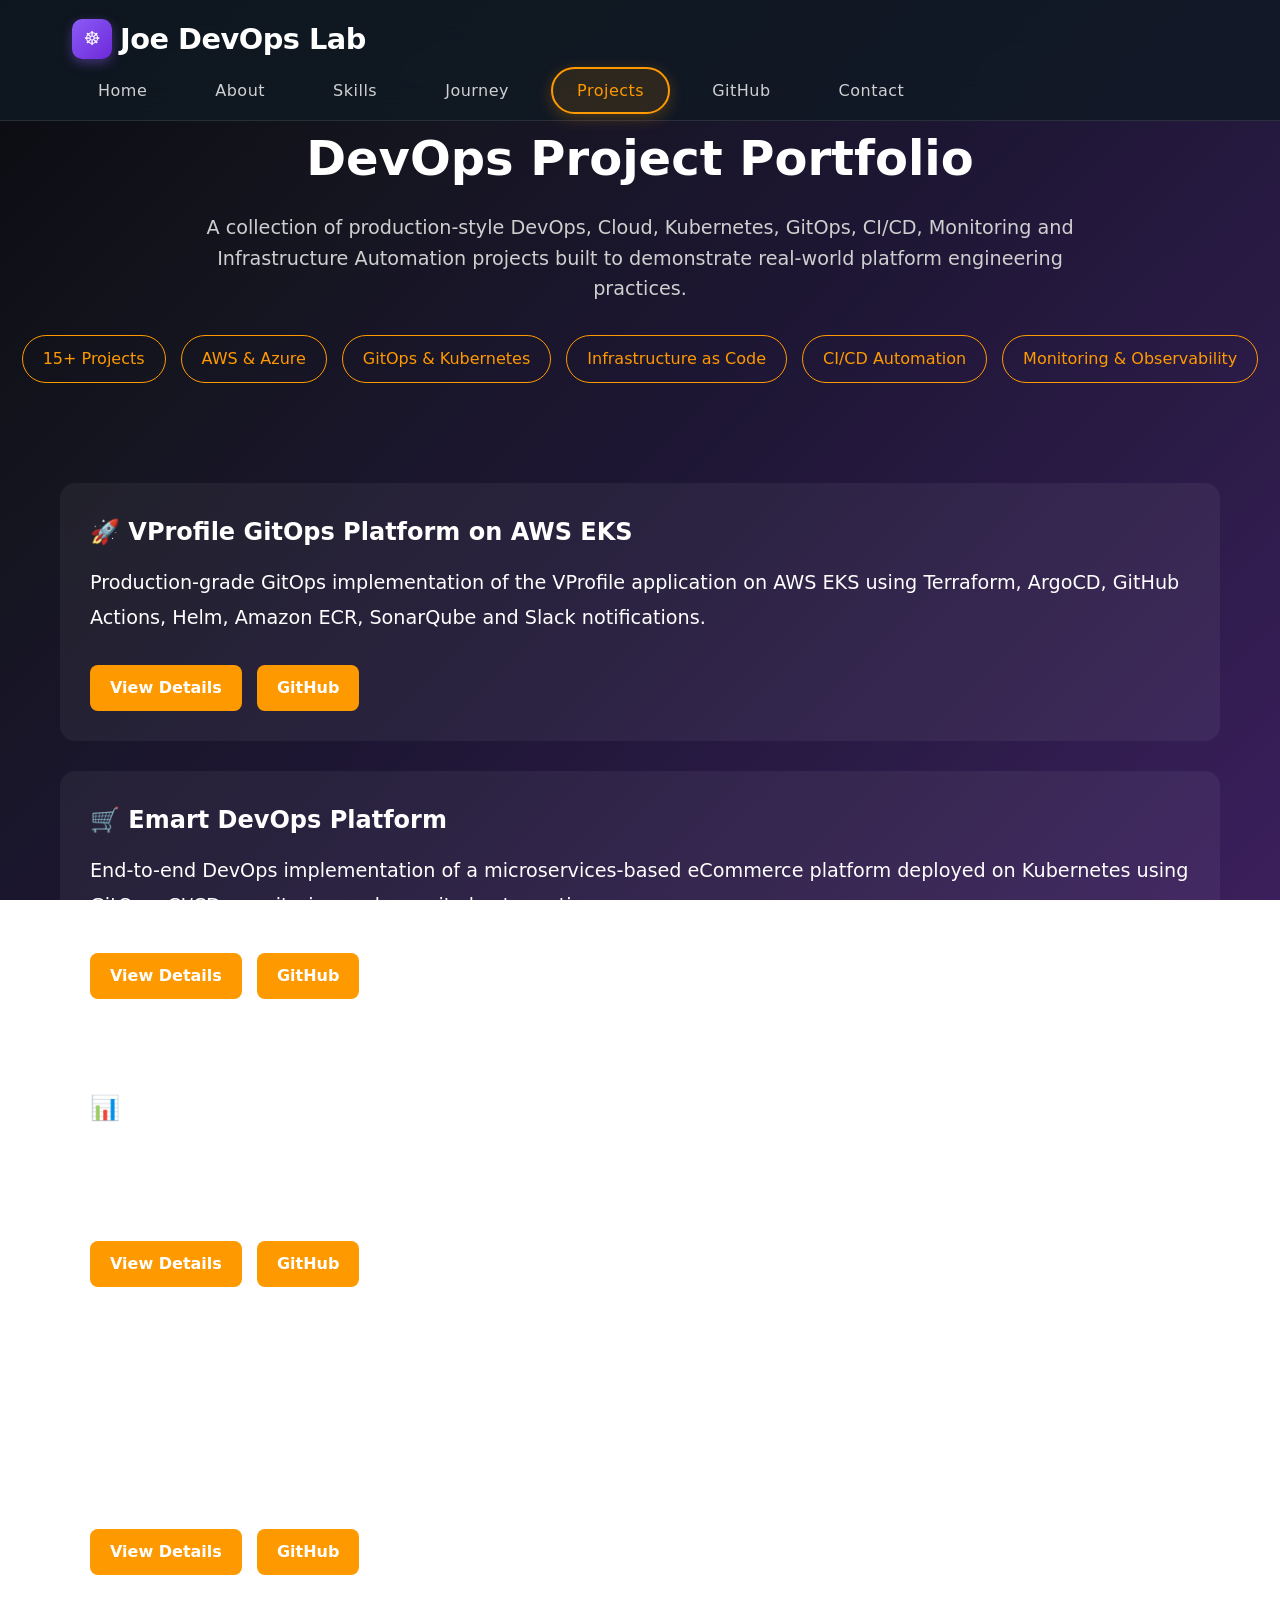
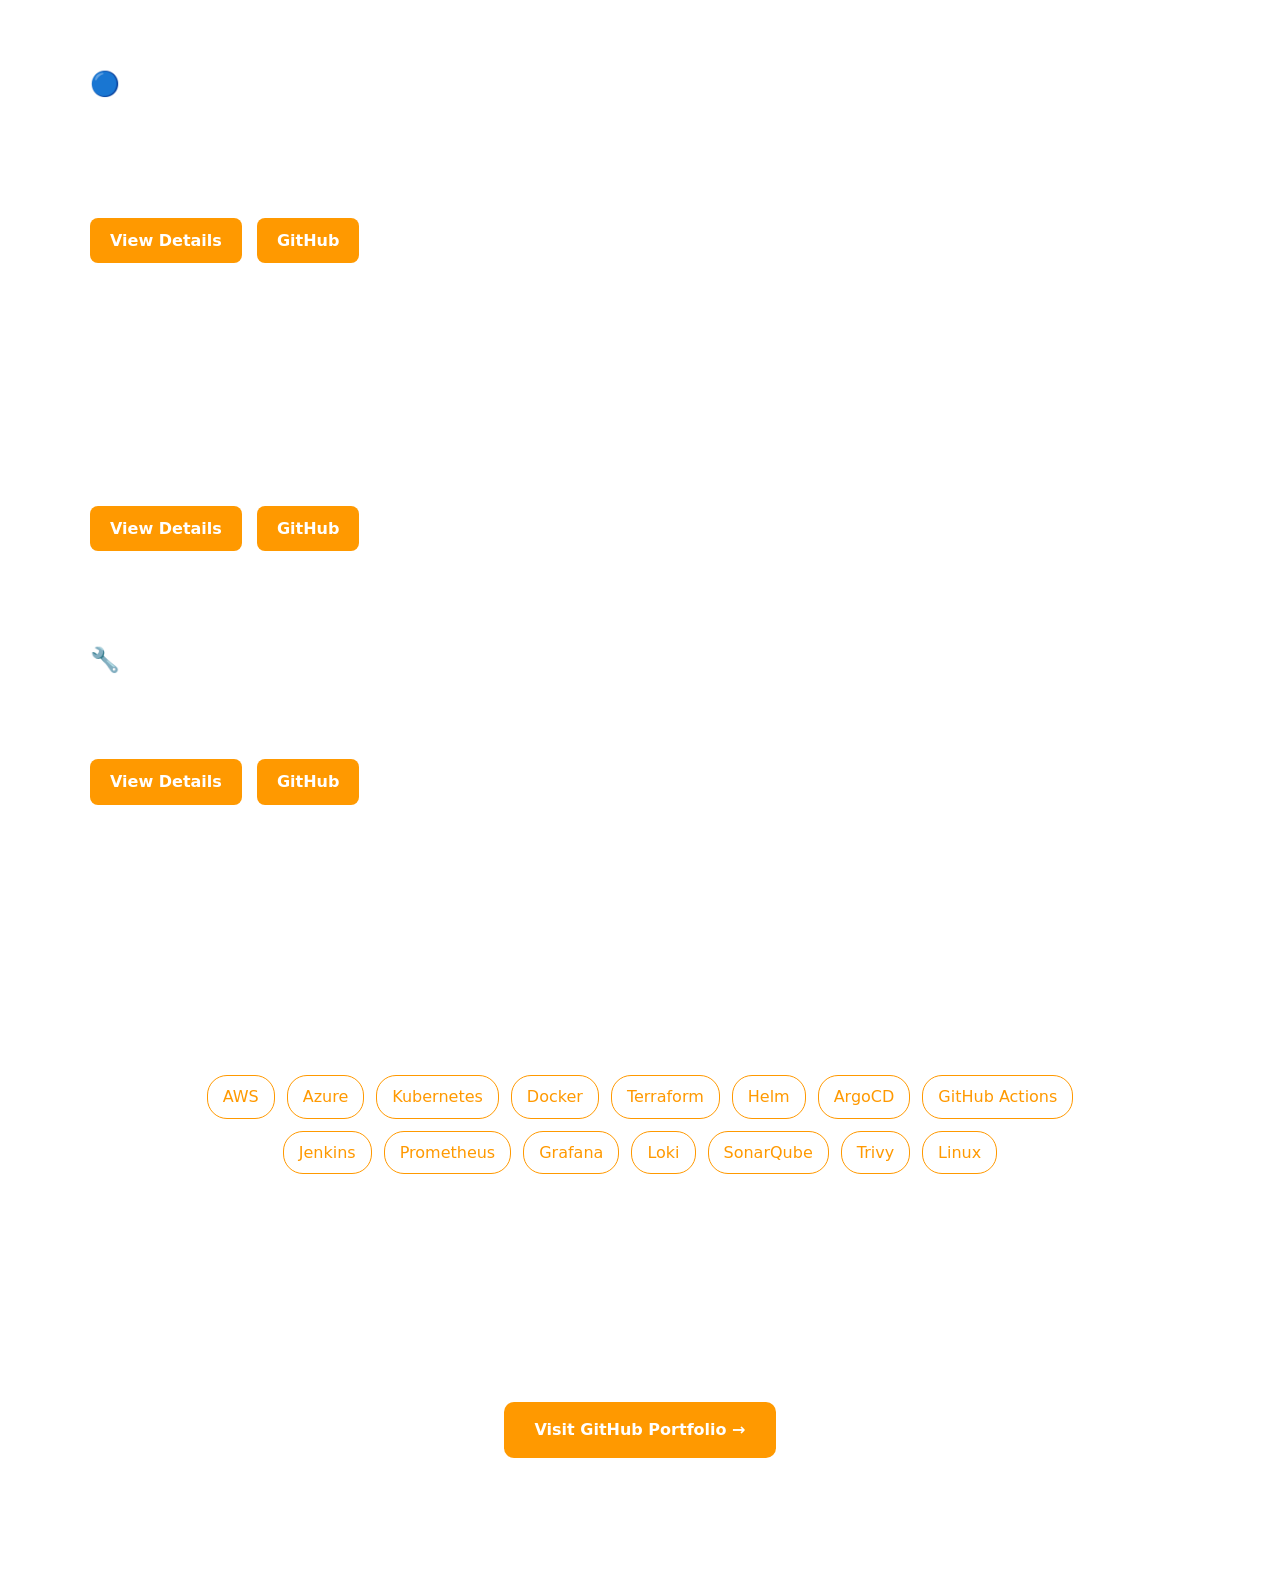
==== projects.html @ 1148a994 "Enhance SEO with additional meta tags Added meta tags for description, keywords, author, and robots." ====
<!DOCTYPE html>
<html lang="en">
<head>
    <meta charset="UTF-8">
    <meta name="viewport" content="width=device-width, initial-scale=1.0">
    <title>Projects | Joe DevOps Lab</title>
    <meta name="description"
      content="Explore production-grade DevOps projects including Kubernetes, AWS, Azure, GitOps, Terraform, CI/CD, Monitoring and Cloud Automation implementations by Joe DevOps Lab.">
    <meta name="keywords"
      content="DevOps, AWS, Azure, Kubernetes, Terraform, GitOps, ArgoCD, GitHub Actions, Prometheus, Grafana, Cloud Engineering, Platform Engineering">
    <meta name="author"
      content="Joseph M J">
    <meta name="robots"
      content="index, follow">

    <link rel="stylesheet" href="tooplate-titan-style.css">

    <style>
        .home-btn {
            color: #FF9900;
            text-decoration: none;
            font-weight: 600;
            border: 2px solid #FF9900;
            padding: 10px 20px;
            border-radius: 30px;
            transition: all 0.3s ease;
        }

        .home-btn:hover {
            background: #FF9900;
            color: #ffffff;
        }
        .projects-hero {
            text-align: center;
            padding: 120px 20px 60px;
        }

        .projects-hero h1 {
            font-size: 3rem;
            margin-bottom: 1rem;
        }

        .projects-hero p {
            max-width: 900px;
            margin: auto;
            font-size: 1.2rem;
            color: #cfcfcf;
        }

        .stats-row {
            display: flex;
            justify-content: center;
            flex-wrap: wrap;
            gap: 15px;
            margin-top: 30px;
        }

        .stat-badge {
            padding: 10px 20px;
            border: 1px solid #ff9900;
            border-radius: 30px;
            color: #ff9900;
        }

        .projects-container {
            max-width: 1200px;
            margin: auto;
            padding: 40px 20px;
        }

        .project-card {
            background: rgba(255,255,255,0.05);
            border-radius: 15px;
            padding: 30px;
            margin-bottom: 30px;
        }

        .project-card h2 {
            color: #ffffff;
            margin-bottom: 15px;
        }

        .project-card p {
            font-size: 1.2rem;
            line-height: 1.8;
        }

        .project-buttons {
            margin-top: 20px;
        }

        .project-buttons a {
            display: inline-block;
            padding: 10px 20px;
            margin-right: 10px;
            margin-top: 10px;
            text-decoration: none;
            border-radius: 8px;
            background: #ff9900;
            color: white;
            font-weight: bold;
        }

        .tech-stack {
            text-align: center;
            margin-top: 80px;
        }

        .tech-badges {
            max-width: 900px;
            display: flex;
            justify-content: center;
            flex-wrap: wrap;
            gap: 12px;
            margin: 20px auto 0;
        }

        .tech-badge {
            border: 1px solid #ff9900;
            padding: 8px 15px;
            border-radius: 20px;
            color: #ff9900;
        }

        .github-cta {
            text-align: center;
            margin-top: 80px;
            margin-bottom: 80px;
        }

        .github-cta a {
            display: inline-block;
            margin-top: 20px;
            background: #ff9900;
            color: white;
            padding: 15px 30px;
            border-radius: 10px;
            text-decoration: none;
            font-weight: bold;
        }
    </style>
</head>

<body>

<nav id="navbar">
        <div class="nav-container">
            <a href="index.html" class="logo">
                <div class="logo-icon">☸</div>
                <div class="logo-text">Joe DevOps Lab</div>
            </a>
            <ul class="nav-links">
                <li><a href="index.html">Home</a></li>
                <li><a href="index.html#about">About</a></li>
                <li><a href="index.html#skills">Skills</a></li>
                <li><a href="index.html#timeline">Journey</a></li>
                <li><a href="projects.html" class="active">Projects</a></li>
                <li><a href="index.html#github">GitHub</a></li>
                <li><a href="index.html#contact">Contact</a></li>
            </ul>
            <div class="mobile-menu-btn" id="mobileMenuBtn">
                <span></span>
                <span></span>
                <span></span>
            </div>
        </div>
        <div class="mobile-nav" id="mobileNav">
            <ul>
                <li><a href="index.html">Home</a></li>
                <li><a href="index.html#about">About</a></li>
                <li><a href="index.html#skills">Skills</a></li>
                <li><a href="index.html#timeline">Journey</a></li>
                <li><a href="projects.html" class="active">Projects</a></li>
                <li><a href="index.html#github">GitHub</a></li>
                <li><a href="index.html#contact">Contact</a></li>
            </ul>
        </div>
    </nav>

<section class="projects-hero">

    <h1>DevOps Project Portfolio</h1>
    <p>
        A collection of production-style DevOps, Cloud, Kubernetes,
        GitOps, CI/CD, Monitoring and Infrastructure Automation projects
        built to demonstrate real-world platform engineering practices.
    </p>

    <div class="stats-row">
        <div class="stat-badge">15+ Projects</div>
        <div class="stat-badge">AWS & Azure</div>
        <div class="stat-badge">GitOps & Kubernetes</div>
        <div class="stat-badge">Infrastructure as Code</div>
        <div class="stat-badge">CI/CD Automation</div>
        <div class="stat-badge">Monitoring & Observability</div>
    </div>

</section>

<section class="projects-container">

    <div class="project-card">
        <h2>🚀 VProfile GitOps Platform on AWS EKS</h2>
        <p>
            Production-grade GitOps implementation of the VProfile application on AWS EKS using Terraform, ArgoCD, GitHub Actions, Helm, Amazon ECR, SonarQube and Slack notifications.
        </p>
        <div class="project-buttons">
            <a href="projects/vprofile-gitops-platform.html">
                View Details
            </a>
            <a href="https://github.com/josephmj0303/vprofile-app"
                target="_blank">
                GitHub
            </a>
        </div>
    </div>

    <div class="project-card">

        <h2>🛒 Emart DevOps Platform</h2>
        <p>
            End-to-end DevOps implementation of a microservices-based eCommerce platform deployed on Kubernetes using GitOps, CI/CD, monitoring and security best practices.
        </p>
        <div class="project-buttons">
            <a href="projects/emart-devops-platform.html">
                View Details
            </a>
            <a href="https://github.com/josephmj0303/emart-devops-platform"
                target="_blank">
                GitHub
            </a>
        </div>
    </div>

    <div class="project-card">

        <h2>📊 Monitoring & Observability Stack</h2>
        <p>
            Centralized monitoring platform using Prometheus, Grafana, Loki and Alertmanager with dashboards, alerting and infrastructure visibility.
        </p>
        <div class="project-buttons">
            <a href="projects/monitoring-observability.html">
                View Details
            </a>
            <a href="https://github.com/josephmj0303/monitoring-and-observability"
                target="_blank">
                GitHub
            </a>
        </div>
    </div>

    <div class="project-card">

        <h2>☁️ AWS Cloud Native Ecommerce Platform</h2>
        <p>
            Cloud-native ecommerce infrastructure built using AWS services, Terraform, Auto Scaling, ALB, CloudFront, S3 and RDS.
        </p>
        <div class="project-buttons">
            <a href="projects/aws-cloud-native-ecommerce.html">
                View Details
            </a>
            <a href="https://github.com/josephmj0303/aws-cloud-native-ecommerce-platform"
                target="_blank">
                GitHub
            </a>
        </div>
    </div>

    <div class="project-card">

        <h2>🔵 Azure DevOps Platform</h2>
        <p>
            Migration and deployment of ecommerce workloads on Azure App Service, PostgreSQL Flexible Server and Static Web Apps.
        </p>
        <div class="project-buttons">
            <a href="projects/azure-devops-platform.html">
                View Details
            </a>
            <a href="https://github.com/josephmj0303/ecommerce-azure-devops-platform"
                target="_blank">
                GitHub
            </a>
        </div>
    </div>

    <div class="project-card">

        <h2>⚙️ AWS EKS Dotnet Microservices Platform</h2>
        <p>
            Kubernetes-based deployment platform for .NET microservices running on AWS EKS with persistent storage and stateful services.
        </p>
        <div class="project-buttons">
            <a href="projects/eks-dotnet-platform.html">
                View Details
            </a>
            <a href="https://github.com/josephmj0303/aws-eks-dotnet-microservices-platform"
                target="_blank">
                GitHub
            </a>
        </div>
    </div>

    <div class="project-card">

        <h2>🔧 Jenkins SonarQube Nexus Platform</h2>
        <p>
            CI/CD platform integrating Jenkins, SonarQube, Nexus Repository Manager, Docker and deployment automation.
        </p>
        <div class="project-buttons">
            <a href="projects/jenkins-sonarqube-nexus.html">
                View Details
            </a>
            <a href="https://github.com/josephmj0303/jenkins-sonarqube-nexus-ci"
                target="_blank">
                GitHub
            </a>
        </div>
    </div>

</section>

<section class="tech-stack">

    <h2>Technology Stack</h2>

    <div class="tech-badges">

        <span class="tech-badge">AWS</span>
        <span class="tech-badge">Azure</span>
        <span class="tech-badge">Kubernetes</span>
        <span class="tech-badge">Docker</span>
        <span class="tech-badge">Terraform</span>
        <span class="tech-badge">Helm</span>
        <span class="tech-badge">ArgoCD</span>
        <span class="tech-badge">GitHub Actions</span>
        <span class="tech-badge">Jenkins</span>
        <span class="tech-badge">Prometheus</span>
        <span class="tech-badge">Grafana</span>
        <span class="tech-badge">Loki</span>
        <span class="tech-badge">SonarQube</span>
        <span class="tech-badge">Trivy</span>
        <span class="tech-badge">Linux</span>

    </div>

</section>

<section class="github-cta">

    <h2>Explore the Source Code</h2>

    <p>
        All projects are maintained in public GitHub repositories with documentation,
        architecture diagrams, deployment workflows and implementation details.
    </p>

    <a href="https://github.com/josephmj0303" target="_blank">
        Visit GitHub Portfolio →
    </a>

</section>

</body>
</html>
---- tooplate-titan-style.css ----
@charset "utf-8";
/* CSS Document 

Tooplate 2147 Titan Folio

https://www.tooplate.com/view/2147-titan-folio

*/

* {
    margin: 0;
    padding: 0;
    box-sizing: border-box;
}

:root {
    --glass-bg: rgba(255, 255, 255, 0.12);
    --glass-border: rgba(255,255,255,0.15);

    --accent-blue: #8b5cf6;
    --accent-blue-dark: #6d28d9;
    --accent-glow: rgba(139,92,246,0.4);

    --text-primary: #ffffff;
    --text-secondary: rgba(255,255,255,0.8);
    --text-tertiary: rgba(255,255,255,0.6);
}

body {
    font-family: 'Segoe UI', system-ui, -apple-system, sans-serif;
    background: linear-gradient(135deg, #0a0a0f 0%, #151520 25%, #1d1633 50%, #2b1b47 75%,  #3b1f5c 100%);
    background-attachment: fixed;
    color: var(--text-primary);
    overflow-x: hidden;
    min-height: 100vh;
    line-height: 1.6;
}

p a {
    color: var(--accent-blue);
    text-decoration: none;
    font-weight: 600;
}

p a:hover {
    text-decoration: underline;
}

/* Container */
.container {
    max-width: 1200px;
    margin: 0 auto;
    padding: 0 2rem;
}

/* Navigation */
nav {
    position: fixed;
    top: 0;
    width: 100%;
    z-index: 1000;
    padding: 1rem 0;
    transition: all 0.3s ease;
    background: rgba(15, 25, 35, 0.8);
    backdrop-filter: blur(20px);
    -webkit-backdrop-filter: blur(20px);
    border-bottom: 1px solid rgba(255, 255, 255, 0.1);
}

nav.scrolled {
    background: rgba(15, 25, 35, 0.95);
    box-shadow: 0 4px 30px rgba(0, 0, 0, 0.3);
}

.nav-container {
    max-width: 1200px;
    margin: 0 auto;
    display: flex;
    justify-content: space-between;
    align-items: center;
    padding: 0 2rem;
    flex-wrap: wrap;
    gap: 1rem;
}

@media (max-width: 1000px) {
    .nav-container {
        justify-content: center;
        flex-direction: column;
        gap: 1.5rem;
        padding: 1rem 2rem;
    }
    
    .logo {
        order: 1;
    }
    
    .nav-links {
        order: 2;
        flex-wrap: wrap;
        justify-content: center;
    }
    
    .mobile-menu-btn {
        display: none !important;
    }
    
    .hero {
        padding-top: 240px;
    }
}

@media (max-width: 880px) {
    .hero {
        padding-top: 160px;
    }
}

.logo {
    display: flex;
    align-items: center;
    gap: 0.5rem;
    text-decoration: none;
    color: inherit;
}

.logo-icon {
    width: 40px;
    height: 40px;
    background: linear-gradient(135deg, var(--accent-blue), var(--accent-blue-dark));
    border-radius: 10px;
    display: flex;
    align-items: center;
    justify-content: center;
    box-shadow: 0 4px 12px var(--accent-glow);
    font-size: 1.2rem;
}

.logo-image {
    width: 50px;
    height: 50px;
    object-fit: contain;
    border-radius: 10px;
}

.logo-text {
    font-size: 1.8rem;
    font-weight: 700;
    color: var(--text-primary);
    letter-spacing: -0.5px;
}

.nav-links {
    display: flex;
    list-style: none;
    gap: 1rem;
}

.nav-links a {
    color: var(--text-secondary);
    text-decoration: none;
    padding: 0.75rem 1.5rem;
    border-radius: 50px;
    transition: all 0.3s ease;
    font-weight: 500;
    letter-spacing: 0.5px;
    position: relative;
    border: 2px solid transparent;
}

.nav-links a::after {
    content: '';
    position: absolute;
    bottom: -5px;
    left: 50%;
    width: 0;
    height: 2px;
    background: #FF9900;
    transition: all 0.3s ease;
    transform: translateX(-50%);
}

.nav-links a:hover {
    color: #FF9900;
    border-color: #FF9900;
    transform: translateY(-2px);
    background: rgba(255, 153, 0, 0.08);
}

.nav-links a:hover::after {
    width: 60%;
}

.nav-links a.active {
    color: #FF9900;
    background: rgba(255, 153, 0, 0.12);
    border-color: #FF9900;
    box-shadow: 0 4px 15px rgba(255, 153, 0, 0.25);
}

.nav-links a:visited {
    color: var(--text-secondary);
}

.nav-links a.active:visited {
    color: #FF9900;
}

/* Mobile menu */
.mobile-menu-btn {
    display: none;
    flex-direction: column;
    cursor: pointer;
    gap: 4px;
    padding: 0.5rem;
}

.mobile-menu-btn span {
    width: 25px;
    height: 3px;
    background: var(--text-primary);
    border-radius: 2px;
    transition: all 0.3s ease;
}

.mobile-menu-btn.active span:nth-child(1) {
    transform: rotate(45deg) translate(6px, 6px);
}

.mobile-menu-btn.active span:nth-child(2) {
    opacity: 0;
}

.mobile-menu-btn.active span:nth-child(3) {
    transform: rotate(-45deg) translate(6px, -6px);
}

.mobile-nav {
    position: fixed;
    top: 80px;
    left: 0;
    width: 100%;
    background: rgba(15, 25, 35, 0.95);
    backdrop-filter: blur(30px);
    -webkit-backdrop-filter: blur(30px);
    transform: translateY(-100%);
    transition: transform 0.3s ease;
    border-bottom: 1px solid rgba(255, 255, 255, 0.1);
    opacity: 0;
    pointer-events: none;
}

.mobile-nav.active {
    transform: translateY(0);
    opacity: 1;
    pointer-events: auto;
}

.mobile-nav ul {
    list-style: none;
    padding: 2rem;
    display: flex;
    flex-direction: column;
    gap: 1rem;
}

.mobile-nav a {
    color: var(--text-secondary);
    text-decoration: none;
    padding: 1rem;
    border-radius: 15px;
    transition: all 0.3s ease;
    text-align: center;
    font-weight: 500;
    display: block;
    position: relative;
    border: 2px solid transparent;
}

.mobile-nav a:hover {
    color: var(--accent-blue);
    background: rgba(118, 169, 250, 0.1);
    border-color: var(--accent-blue);
}

.mobile-nav a.active {
    color: var(--accent-blue);
    background: rgba(118, 169, 250, 0.15);
    border-color: var(--accent-blue);
}

/* Section styling */
section {
    padding: 2rem 0;
    position: relative;
}

.section-header {
    text-align: center;
    margin-top: 1.5rem;
    margin-bottom: 2rem;
}

.section-title {
    font-size: clamp(1rem, 4vw, 2.5rem);
    font-weight: 500;
    margin-bottom: 1rem;
    color: var(--text-primary);
    letter-spacing: -1px;
}

.section-subtitle {
    font-size: 1.0rem;
    color: var(--text-secondary);
    max-width: 900px;
    margin: 0 auto;
}

/* Hero section */
.hero {
    min-height: 100vh;
    display: flex;
    align-items: center;
    justify-content: center;
    padding: 160px 2rem 0;
    position: relative;
    overflow: hidden;
}

/* Animated background elements */
.hero-bg-animation {
    position: absolute;
    top: 0;
    left: 0;
    right: 0;
    bottom: 0;
    overflow: hidden;
    z-index: 1;
}

.floating-shape {
    position: absolute;
    border-radius: 50%;
    filter: blur(60px);
    opacity: 0.6;
    animation: float 25s infinite ease-in-out;
}

.shape-1 {
    width: 600px;
    height: 600px;
    background: radial-gradient(circle, rgba(118, 169, 250, 0.4) 0%, transparent 70%);
    top: -200px;
    left: -200px;
    animation-delay: 0s;
}

.shape-2 {
    width: 500px;
    height: 500px;
    background: radial-gradient(circle, rgba(79, 131, 247, 0.3) 0%, transparent 70%);
    top: 50%;
    right: -150px;
    animation-delay: 7s;
}

.shape-3 {
    width: 400px;
    height: 400px;
    background: radial-gradient(circle, rgba(118, 169, 250, 0.35) 0%, transparent 70%);
    bottom: -100px;
    left: 20%;
    animation-delay: 14s;
}

/* Geometric shapes */
.geo-shape {
    position: absolute;
    opacity: 0.1;
    animation: rotate-float 30s infinite linear;
}

.geo-1 {
    width: 300px;
    height: 300px;
    top: 20%;
    right: 10%;
    background: linear-gradient(45deg, var(--accent-blue) 0%, transparent 100%);
    clip-path: polygon(50% 0%, 100% 50%, 50% 100%, 0% 50%);
}

.geo-2 {
    width: 250px;
    height: 250px;
    bottom: 20%;
    left: 5%;
    background: linear-gradient(135deg, var(--accent-blue-dark) 0%, transparent 100%);
    border-radius: 30% 70% 70% 30% / 30% 30% 70% 70%;
    animation-delay: -10s;
}

@keyframes float {
    0%, 100% {
        transform: translate(0, 0) scale(1) rotate(0deg);
    }
    25% {
        transform: translate(100px, -80px) scale(1.1) rotate(90deg);
    }
    50% {
        transform: translate(-60px, 60px) scale(0.9) rotate(180deg);
    }
    75% {
        transform: translate(80px, 100px) scale(1.05) rotate(270deg);
    }
}

@keyframes rotate-float {
    0% {
        transform: rotate(0deg) translateY(0);
    }
    50% {
        transform: rotate(180deg) translateY(-50px);
    }
    100% {
        transform: rotate(360deg) translateY(0);
    }
}

.particles {
    position: absolute;
    top: 0;
    left: 0;
    width: 100%;
    height: 100%;
    overflow: hidden;
}

.particle {
    position: absolute;
    width: 4px;
    height: 4px;
    background: var(--accent-blue);
    border-radius: 50%;
    opacity: 0;
    animation: particle-rise 10s infinite ease-out;
}

@keyframes particle-rise {
    0% {
        opacity: 0;
        transform: translateY(100vh) scale(0);
    }
    10% {
        opacity: 1;
    }
    90% {
        opacity: 1;
    }
    100% {
        opacity: 0;
        transform: translateY(-100px) scale(1);
    }
}

/* Generate multiple particles */
.particle:nth-child(1) { left: 10%; animation-delay: 0s; }
.particle:nth-child(2) { left: 20%; animation-delay: 1s; }
.particle:nth-child(3) { left: 30%; animation-delay: 2s; }
.particle:nth-child(4) { left: 40%; animation-delay: 3s; }
.particle:nth-child(5) { left: 50%; animation-delay: 4s; }
.particle:nth-child(6) { left: 60%; animation-delay: 5s; }
.particle:nth-child(7) { left: 70%; animation-delay: 6s; }
.particle:nth-child(8) { left: 80%; animation-delay: 7s; }
.particle:nth-child(9) { left: 90%; animation-delay: 8s; }
.particle:nth-child(10) { left: 95%; animation-delay: 9s; }

.hero::before {
    content: '';
    position: absolute;
    top: 0;
    left: 0;
    right: 0;
    bottom: 0;
    background: radial-gradient(circle at 25% 25%, var(--accent-glow) 0%, transparent 50%);
    animation: hero-glow 8s ease-in-out infinite;
    z-index: 1;
}

@keyframes hero-glow {
    0%, 100% { 
        transform: scale(1) rotate(0deg);
        opacity: 0.7;
    }
    50% { 
        transform: scale(1.1) rotate(2deg);
        opacity: 1;
    }
}

.hero-content {
    position: relative;
    z-index: 2;
    display: flex;
    flex-direction: column;
    align-items: center;
    text-align: center;
    max-width: 1000px;
    margin: 0 auto;
}

.hero h1 {
    font-size: clamp(2rem, 6vw, 4rem);
    font-weight: 800;
    margin-bottom: 1.5rem;
    color: var(--text-primary);
    line-height: 1.1;
    letter-spacing: -2px;
    animation: slideInUp 1s ease-out;
}

.hero .subtitle {
    font-size: 1.5rem;
    margin-bottom: 2rem;
    color: var(--text-secondary);
    font-weight: 300;
    letter-spacing: 1px;
    animation: slideInUp 1s ease-out 0.3s both;
}

.cta-buttons {
    display: flex;
    gap: 1rem;
    flex-wrap: wrap;
    justify-content: center;
    margin-top: 2rem;
    animation: slideInUp 1s ease-out 0.6s both;
}

.cta-primary, .cta-secondary {
    padding: 1rem 2rem;
    border-radius: 50px;
    text-decoration: none;
    font-weight: 600;
    transition: all 0.3s ease;
    position: relative;
    overflow: hidden;
    display: inline-block;
}

.cta-primary {
    background: linear-gradient(135deg, var(--accent-blue), var(--accent-blue-dark));
    color: white;
    box-shadow: 0 8px 25px var(--accent-glow);
}

.cta-primary:hover {
    transform: translateY(-3px);
    box-shadow: 0 12px 35px var(--accent-glow);
}

.cta-secondary {
    background: var(--glass-bg);
    backdrop-filter: blur(20px);
    -webkit-backdrop-filter: blur(20px);
    border: 1px solid var(--glass-border);
    color: white;
}

.cta-secondary:hover {
    background: rgba(255, 255, 255, 0.12);
    transform: translateY(-3px);
}

@keyframes slideInUp {
    from {
        opacity: 0;
        transform: translateY(50px);
    }
    to {
        opacity: 1;
        transform: translateY(0);
    }
}

/* Stats */
.stats-section {
    display: flex;
    font-size: 1.0rem;
    justify-content: center;
    gap: 2rem;
    margin-top: 4rem;
    flex-wrap: wrap;
}

.stat-card {
    background: var(--glass-bg);
    backdrop-filter: blur(20px);
    -webkit-backdrop-filter: blur(20px);
    border: 1px solid var(--glass-border);
    border-radius: 20px;
    padding: 2rem;
    text-align: center;
    font-size: 1.2rem;
    min-width: 150px;
    box-shadow: 0 10px 30px rgba(0, 0, 0, 0.2);
    transition: all 0.3s ease;
}

.stat-card:hover {
    transform: translateY(-5px);
    box-shadow: 0 15px 40px rgba(0, 0, 0, 0.3);
}

.stat-number {
    font-size: 2rem;
    font-weight: 700;
    color: var(--text-primary);
    display: block;
}

.stat-label {
    font-size: 1rem;
    color: var(--text-secondary);
    margin-top: 0.5rem;
}

/* About section */
.about-content {
    display: flex;
    flex-direction: column;
    gap: 3rem;
    margin-top: 1.5rem;
}

.about-intro {
    display: flex;
    align-items: center;
    gap: 3rem;
    flex-wrap: wrap;
    justify-content: center;
}

.about-image {
    width: 250px;
    height: 250px;
    border-radius: 50%;
    background-image: url('images/about-profile.jpg');
    background-size: cover;
    background-position: center;
    box-shadow: 0 15px 40px rgba(0, 0, 0, 0.3);
    position: relative;
    overflow: hidden;
    flex-shrink: 0;
    border: 4px solid var(--glass-border);
}

.about-image::before {
    content: '';
    position: absolute;
    top: 0;
    left: 0;
    right: 0;
    bottom: 0;
    background: linear-gradient(135deg, rgba(118, 169, 250, 0.2) 0%, transparent 100%);
    opacity: 0;
    transition: opacity 0.3s ease;
}

.about-image:hover::before {
    opacity: 1;
}

.about-image::after {
    content: '';
    position: absolute;
    top: -50%;
    left: -50%;
    width: 200%;
    height: 200%;
    background: conic-gradient(from 0deg, 
        transparent 0deg,
        rgba(255,255,255,0.1) 90deg,
        transparent 180deg,
        rgba(255,255,255,0.05) 270deg,
        transparent 360deg);
    animation: spin 4s linear infinite;
}

@keyframes spin {
    0% { transform: rotate(0deg); }
    100% { transform: rotate(360deg); }
}

.about-text {
    flex: 1;
    min-width: 300px;
}

.about-text h3 {
    font-size: 2rem;
    margin-bottom: 1rem;
    color: var(--text-primary);
}

.about-text p {
    font-size: 1.1rem;
    color: var(--text-secondary);
    margin-bottom: 1.5rem;
}

.about-cards {
    display: grid;
    grid-template-columns: repeat(auto-fit, minmax(300px, 1fr));
    gap: 2rem;
}

.about-card {
    background: var(--glass-bg);
    backdrop-filter: blur(25px);
    -webkit-backdrop-filter: blur(25px);
    border: 1px solid var(--glass-border);
    border-radius: 25px;
    padding: 2.5rem;
    transition: all 0.4s ease;
    position: relative;
    overflow: hidden;
}

.about-card::before {
    content: '';
    position: absolute;
    top: 0;
    left: -100%;
    width: 100%;
    height: 100%;
    background: linear-gradient(90deg, 
        transparent 0%, 
        rgba(255,255,255,0.08) 50%, 
        transparent 100%);
    transition: left 0.6s ease;
}

.about-card:hover::before {
    left: 100%;
}

.about-card:hover {
    transform: translateY(-10px);
    box-shadow: 0 20px 60px rgba(0, 0, 0, 0.3);
}

.about-card h4 {
    font-size: 1.3rem;
    margin-bottom: 1rem;
    color: var(--text-primary);
}

.about-card p {
    color: var(--text-secondary);
}

/* Skills section */
.skills-container {
    position: relative;
    margin-top: 1.5rem;
}

.skills-wrapper {
    display: grid;
    grid-template-columns: 1fr 1fr;
    gap: 4rem;
    align-items: center;
}

.skills-visual {
    position: relative;
    height: 500px;
    display: flex;
    align-items: center;
    justify-content: center;
}

.skills-circle {
    position: relative;
    width: 400px;
    height: 400px;
    animation: rotate-slow 30s linear infinite;
}

@keyframes rotate-slow {
    from { transform: rotate(0deg); }
    to { transform: rotate(360deg); }
}

.skill-node {
    position: absolute;
    width: 124px;
    height: 124px;
    background: var(--glass-bg);
    backdrop-filter: blur(20px);
    -webkit-backdrop-filter: blur(20px);
    border: 2px solid var(--glass-border);
    border-radius: 50%;
    display: flex;
    flex-direction: column;
    align-items: center;
    justify-content: center;
    transition: all 0.3s ease;
    cursor: pointer;
    animation: counter-rotate 30s linear infinite;
}

@keyframes counter-rotate {
    from { transform: rotate(0deg); }
    to { transform: rotate(-360deg); }
}

.skill-node:hover {
    transform: scale(1.2) rotate(0deg);
    background: rgba(118, 169, 250, 0.2);
    border-color: var(--accent-blue);
    box-shadow: 0 0 30px var(--accent-glow);
    animation-play-state: paused;
}

.skill-node .skill-icon {
    font-size: 2rem;
    margin-bottom: 0.5rem;
}

.skill-node .skill-name {
    font-size: 0.8rem;
    font-weight: 600;
    text-align: center;
    color: var(--text-primary);
}

/* Position skill nodes in a circle with counter-rotation */
.skill-node:nth-child(1) { 
    top: 0; 
    left: 50%; 
    transform: translateX(-50%) translateY(-50%);
    animation: counter-rotate-1 30s linear infinite;
}
.skill-node:nth-child(2) { 
    top: 25%; 
    right: 0; 
    transform: translateX(50%) translateY(-50%);
    animation: counter-rotate-2 30s linear infinite;
}
.skill-node:nth-child(3) { 
    top: 75%; 
    right: 0; 
    transform: translateX(50%) translateY(-50%);
    animation: counter-rotate-3 30s linear infinite;
}
.skill-node:nth-child(4) { 
    bottom: 0; 
    left: 50%; 
    transform: translateX(-50%) translateY(50%);
    animation: counter-rotate-4 30s linear infinite;
}
.skill-node:nth-child(5) { 
    top: 75%; 
    left: 0; 
    transform: translateX(-50%) translateY(-50%);
    animation: counter-rotate-5 30s linear infinite;
}
.skill-node:nth-child(6) { 
    top: 25%; 
    left: 0; 
    transform: translateX(-50%) translateY(-50%);
    animation: counter-rotate-6 30s linear infinite;
}

/* Individual counter-rotation animations to maintain position */
@keyframes counter-rotate-1 {
    from { transform: translateX(-50%) translateY(-50%) rotate(0deg); }
    to { transform: translateX(-50%) translateY(-50%) rotate(-360deg); }
}
@keyframes counter-rotate-2 {
    from { transform: translateX(50%) translateY(-50%) rotate(0deg); }
    to { transform: translateX(50%) translateY(-50%) rotate(-360deg); }
}
@keyframes counter-rotate-3 {
    from { transform: translateX(50%) translateY(-50%) rotate(0deg); }
    to { transform: translateX(50%) translateY(-50%) rotate(-360deg); }
}
@keyframes counter-rotate-4 {
    from { transform: translateX(-50%) translateY(50%) rotate(0deg); }
    to { transform: translateX(-50%) translateY(50%) rotate(-360deg); }
}
@keyframes counter-rotate-5 {
    from { transform: translateX(-50%) translateY(-50%) rotate(0deg); }
    to { transform: translateX(-50%) translateY(-50%) rotate(-360deg); }
}
@keyframes counter-rotate-6 {
    from { transform: translateX(-50%) translateY(-50%) rotate(0deg); }
    to { transform: translateX(-50%) translateY(-50%) rotate(-360deg); }
}

.skills-center {
    position: absolute;
    top: 50%;
    left: 50%;
    transform: translate(-50%, -50%);
    width: 150px;
    height: 150px;
    background: linear-gradient(135deg, var(--accent-blue), var(--accent-blue-dark));
    border-radius: 50%;
    display: flex;
    align-items: center;
    justify-content: center;
    font-size: 3rem;
    color: white;
    box-shadow: 0 0 50px var(--accent-glow);
    z-index: 10;
}

.skills-list {
    display: flex;
    flex-direction: column;
    gap: 2rem;
}

.skill-item {
    background: var(--glass-bg);
    backdrop-filter: blur(20px);
    -webkit-backdrop-filter: blur(20px);
    border: 1px solid var(--glass-border);
    border-radius: 20px;
    padding: 1.5rem;
    transition: all 0.3s ease;
    border-left: 4px solid var(--accent-blue);
}

.skill-item:hover {
    transform: translateX(10px);
    box-shadow: 0 10px 30px rgba(0, 0, 0, 0.2);
    background: rgba(118, 169, 250, 0.1);
}

.skill-item h4 {
    font-size: 1.2rem;
    color: var(--text-primary);
    margin-bottom: 0.5rem;
}

.skill-item p {
    color: var(--text-secondary);
    font-size: 1.0rem;
}

.skill-progress {
    margin-top: 1rem;
    height: 6px;
    background: rgba(255, 255, 255, 0.1);
    border-radius: 3px;
    overflow: hidden;
}

.skill-progress-bar {
    height: 100%;
    background: linear-gradient(90deg, var(--accent-blue), var(--accent-blue-dark));
    border-radius: 3px;
    transition: width 1s ease;
}

/* Timeline section */
.timeline-container {
    position: relative;
    max-width: 1000px;
    margin: 0 auto;
    padding: 2rem 0;
}

.timeline-line {
    position: absolute;
    left: 50%;
    top: 0;
    bottom: 0;
    width: 4px;
    background: linear-gradient(
        to bottom,
        transparent 0%,
        var(--accent-blue) 10%,
        var(--accent-blue) 90%,
        transparent 100%
    );
    transform: translateX(-50%);
    z-index: -1;
}

.timeline-progress {
    position: absolute;
    left: 50%;
    top: 0;
    width: 4px;
    background: linear-gradient(to bottom, var(--accent-blue-dark), var(--accent-blue));
    transform: translateX(-50%);
    transition: height 0.3s ease;
    z-index: 0;
    box-shadow: 0 0 20px var(--accent-glow);
}

.timeline-item {
    opacity: 1 !important;
    transform: translateY(0) !important;
}

.timeline-item.visible {
    opacity: 1;
    transform: translateY(0);
}

.timeline-item:nth-child(odd) {
    text-align: right;
    padding-right: calc(50% + 3rem);
}

.timeline-item:nth-child(even) {
    text-align: left;
    padding-left: calc(50% + 3rem);
}

.timeline-node {
    position: absolute;
    left: 50%;
    top: 50%;
    width: 60px;
    height: 60px;
    background: linear-gradient(135deg, var(--accent-blue), var(--accent-blue-dark));
    border: 4px solid rgba(255, 255, 255, 0.1);
    border-radius: 50%;
    transform: translate(-50%, -50%);
    display: flex;
    align-items: center;
    justify-content: center;
    font-size: 1.5rem;
    color: white;
    z-index: 3;
    cursor: pointer;
    transition: all 0.3s ease;
    box-shadow: 0 0 20px var(--accent-glow);
}

.timeline-node:hover {
    transform: translate(-50%, -50%) scale(1.2);
    box-shadow: 0 0 40px var(--accent-glow);
}

.timeline-node.active {
    transform: translate(-50%, -50%) scale(1.3);
    animation: pulse-node 2s infinite;
}

@keyframes pulse-node {
    0%, 100% {
        box-shadow: 0 0 20px var(--accent-glow);
    }
    50% {
        box-shadow: 0 0 40px var(--accent-glow), 0 0 60px var(--accent-glow);
    }
}

.timeline-content {
    background: var(--glass-bg);
    backdrop-filter: blur(25px);
    -webkit-backdrop-filter: blur(25px);
    border: 1px solid var(--glass-border);
    border-radius: 25px;
    padding: 2.5rem;
    position: relative;
    overflow: hidden;
    transition: all 0.3s ease;
    cursor: pointer;
}

.timeline-content:hover {
    transform: translateY(-5px);
    box-shadow: 0 20px 60px rgba(0, 0, 0, 0.3);
    background: rgba(118, 169, 250, 0.1);
}

.timeline-content::before {
    content: '';
    position: absolute;
    top: 50%;
    width: 20px;
    height: 20px;
    background: var(--glass-bg);
    border: 1px solid var(--glass-border);
    transform: rotate(45deg) translateY(-50%);
    z-index: -1;
}

.timeline-item:nth-child(odd) .timeline-content::before {
    right: -3px;
}

.timeline-item:nth-child(even) .timeline-content::before {
    left: -18px;
}

.timeline-year {
    display: inline-block;
    padding: 0.5rem 1.5rem;
    background: linear-gradient(135deg, var(--accent-blue), var(--accent-blue-dark));
    color: white;
    border-radius: 25px;
    font-size: 0.9rem;
    font-weight: 600;
    margin-bottom: 1rem;
    box-shadow: 0 4px 15px var(--accent-glow);
}

.timeline-title {
    font-size: 1.5rem;
    font-weight: 700;
    color: var(--text-primary);
    margin-bottom: 0.5rem;
}

.timeline-company {
    font-size: 1.1rem;
    color: #ffb366;
    font-weight: 700;
    margin-bottom: 1rem;
}

.timeline-company a {
    color: #ffb366;
    text-decoration: none;
    font-weight: 700;
}

.timeline-company a:hover {
    color: #ffd699;
    text-decoration: underline;
}

.timeline-description {
    color: rgba(255,255,255,0.9);
    font-size: 1.0rem;
    line-height: 1.7;
    margin-bottom: 1.5rem;
}

.timeline-skills {
    display: flex;
    flex-wrap: wrap;
    gap: 0.5rem;
}

.timeline-skill {
    padding: 0.4rem 0.9rem;
    background: rgba(255, 140, 66, 0.15);
    border: 1px solid rgba(255, 140, 66, 0.4);
    border-radius: 15px;
    font-size: 0.95rem;
    color: #ffcc99;
    transition: all 0.3s ease;
}

.timeline-skill:hover {
    background: rgba(118, 169, 250, 0.3);
    transform: translateY(-2px);
}

.timeline-achievements {
    margin-top: 1rem;
    padding-top: 1rem;
    border-top: 1px solid rgba(255,255,255,0.9);
}

.timeline-achievement {
    display: flex;
    align-items: center;
    gap: 0.5rem;
    margin-bottom: 0.5rem;
    color: var(--text-secondary);
    font-size: 1.0rem;
}

.timeline-achievement::before {
    content: '✨';
    font-size: 1rem;
}

/* Timeline controls */
.timeline-controls {
    display: flex;
    justify-content: center;
    gap: 1rem;
    margin-top: 3rem;
    flex-wrap: wrap;
}

.timeline-filter {
    padding: 0.8rem 1.5rem;
    background: var(--glass-bg);
    backdrop-filter: blur(20px);
    -webkit-backdrop-filter: blur(20px);
    border: 1px solid var(--glass-border);
    border-radius: 25px;
    color: var(--text-secondary);
    text-decoration: none;
    transition: all 0.3s ease;
    font-weight: 500;
    cursor: pointer;
}

.timeline-filter:hover,
.timeline-filter.active {
    background: rgba(118, 169, 250, 0.2);
    border-color: var(--accent-blue);
    color: var(--accent-blue);
    transform: translateY(-2px);
}

/* Mobile timeline adjustments */
@media (max-width: 768px) {
    .timeline-line,
    .timeline-progress {
        left: 2rem;
    }

    .timeline-item {
        padding-left: 5rem !important;
        padding-right: 1rem !important;
        text-align: left !important;
    }

    .timeline-node {
        left: 2rem !important;
        width: 50px;
        height: 50px;
        font-size: 1.2rem;
    }

    .timeline-content::before {
        left: -18px !important;
        right: auto !important;
    }

    .timeline-controls {
        flex-direction: column;
        align-items: center;
    }

    .timeline-filter {
        width: 100%;
        max-width: 300px;
        text-align: center;
    }

    .timeline-container {
        padding: 2rem 0;
        min-height: 200px;
    }

    .timeline-item {
        margin: 2rem 0;
        opacity: 1 !important;
        transform: translateY(0) !important;
    }
}
.portfolio-grid {
    display: grid;
    grid-template-columns: repeat(auto-fit, minmax(350px, 1fr));
    gap: 2rem;
    margin-top: 1.5rem;
}

.portfolio-card {
    background: var(--glass-bg);
    backdrop-filter: blur(25px);
    -webkit-backdrop-filter: blur(25px);
    border: 1px solid var(--glass-border);
    border-radius: 30px;
    overflow: hidden;
    transition: all 0.4s ease;
    position: relative;
}

.portfolio-card:hover {
    transform: translateY(-15px);
    box-shadow: 0 30px 80px rgba(0, 0, 0, 0.4);
}

.portfolio-image {
    height: 250px;
    position: relative;
    overflow: hidden;
    background-size: cover;
    background-position: center;
    background-repeat: no-repeat;
}

.portfolio-image::after {
    content: '';
    position: absolute;
    top: 0;
    left: 0;
    width: 100%;
    height: 100%;
    background: linear-gradient(to bottom, rgba(0,0,0,0) 0%, rgba(0,0,0,0.7) 100%);
    opacity: 0;
    transition: opacity 0.3s ease;
}

.portfolio-card:hover .portfolio-image::after {
    opacity: 1;
}

.portfolio-image::before {
    content: '';
    position: absolute;
    top: 0;
    left: -100%;
    width: 100%;
    height: 100%;
    background: linear-gradient(45deg, 
        transparent 30%, 
        rgba(255,255,255,0.3) 50%, 
        transparent 70%);
    transition: left 0.6s ease;
    z-index: 1;
}

.portfolio-card:hover .portfolio-image::before {
    left: 100%;
}

/* Specific portfolio images */
.portfolio-image.ecommerce {
    background-image: url('images/portfolio-ecommerce.jpg');
}

.portfolio-image.analytics {
    background-image: url('images/portfolio-analytics.jpg');
}

.portfolio-image.vprofile {
    background-image: url('images/portfolio-vprofile.jpg');
}

.portfolio-content {
    padding: 2rem;
}

.portfolio-title {
    font-size: 1.5rem;
    font-weight: 600;
    margin-bottom: 1rem;
    color: var(--text-primary);
}

.portfolio-description {
    color: rgba(255,255,255,0.92);
    font-size: 1.0rem;
    margin-bottom: 1.5rem;
    line-height: 1.7;
}

.portfolio-tags {
    display: flex;
    flex-wrap: wrap;
    gap: 0.5rem;
}

.tag {
    padding: 0.4rem 0.9rem;
    background: rgba(255, 140, 66, 0.15);
    border: 1px solid rgba(255, 140, 66, 0.4);
    border-radius: 15px;
    font-size: 0.95rem;
    font-weight: 600;
    color: #ffcc99;
    transition: all 0.3s ease;
}

.tag:hover {
    background: rgba(255, 140, 66, 0.25);
    border-color: #ff8c42;
    color: #ffffff;
    transform: translateY(-2px);
}

.portfolio-links {
    margin-top: 1rem;
}

.portfolio-more {
    text-align: center;
    margin-top: 2rem;
}

.view-projects-btn {
    display: inline-block;
    font-size: 1.2rem;
    font-weight: 600;
    color: #FF9900;
    text-decoration: none;
    border: 2px solid #FF9900;
    padding: 12px 30px;
    border-radius: 50px;
    transition: all 0.3s ease;
}

.view-projects-btn:hover {
    background: #FF9900;
    color: #ffffff;
}

.project-link {
    display: inline-block;
    padding: 8px 14px;
    border-radius: 8px;
    text-decoration: none;
    font-weight: 600;
    color: #FF9900;
    border: 1px solid rgba(255,153,0,0.4);
    background: rgba(255,153,0,0.08);
    transition: all 0.3s ease;
}

.project-link:hover {
    background: #FF9900;
    color: #ffffff;
    transform: translateY(-2px);
}

.project-hero {
    padding: 140px 20px 60px;
    text-align: center;
}

.project-hero h1 {
    font-size: 3rem;
    margin-bottom: 1rem;
    color: var(--text-primary);
}

.project-hero p {
    max-width: 900px;
    margin: 0 auto;
    font-size: 1.2rem;
    color: var(--text-secondary);
}

.project-section {
    max-width: 1200px;
    margin: 0 auto;
    font-size: 1.0rem;
    padding: 2rem;
}

.project-section h2 {
    color: var(--text-primary);
    margin-bottom: 1.5rem;
}

.architecture-image {
    width: 100%;
    border-radius: 15px;
    border: 1px solid rgba(255,255,255,0.1);
}

.btn-primary,
.btn-secondary {
    display: inline-block;
    padding: 12px 25px;
    border-radius: 10px;
    text-decoration: none;
    margin-right: 15px;
    font-weight: 600;
}

.btn-primary {
    background: #FF9900;
    color: white;
}

.btn-secondary {
    border: 1px solid #FF9900;
    color: #FF9900;
}

.btn-secondary:hover {
    background: #FF9900;
    color: white;
}

/* Github Portfolio */
.github-card {
    max-width: 800px;
    margin: 0 auto;
    padding: 3rem;
    text-align: center;

    background: var(--glass-bg);
    backdrop-filter: blur(20px);
    -webkit-backdrop-filter: blur(20px);

    border: 1px solid var(--glass-border);
    border-radius: 25px;
}

.github-icon {
    font-size: 4rem;
    margin-bottom: 1rem;
}

.github-card h3 {
    margin-bottom: 1rem;
    color: var(--text-primary);
}

.github-card p {
    color: var(--text-secondary);
    line-height: 1.8;
    margin-bottom: 2rem;
}

.github-button {
    display: inline-block;
    padding: 1rem 2rem;

    background: linear-gradient(
        135deg,
        var(--accent-blue),
        var(--accent-blue-dark)
    );

    color: white;
    text-decoration: none;
    border-radius: 30px;
    font-weight: 600;

    transition: all 0.3s ease;
}

.github-button:hover {
    transform: translateY(-3px);
    box-shadow: 0 10px 25px var(--accent-glow);
}

/* Contact section */
.contact-content {
    display: grid;
    grid-template-columns: 1fr 1fr;
    gap: 1.5rem;
    margin-top: 1.5rem;
}

.contact-info {
    background: var(--glass-bg);
    backdrop-filter: blur(25px);
    -webkit-backdrop-filter: blur(25px);
    border: 1px solid var(--glass-border);
    border-radius: 30px;
    padding: 1.5rem;
}

.contact-form-container {
    background: var(--glass-bg);
    backdrop-filter: blur(25px);
    -webkit-backdrop-filter: blur(25px);
    border: 1px solid var(--glass-border);
    border-radius: 30px;
    padding: 1.5rem;
}

.contact-info h3 {
    font-size: 2rem;
    margin-bottom: 1.5rem;
    color: var(--text-primary);
}

.contact-info p {
    color: var(--text-secondary);
    font-size: 1rem;
    margin-bottom: 1.5rem;
}

.contact-details {
    margin-top: 1.5rem;
}

.contact-details h4 {
    color: #FF9900;
    font-size: 1.2rem;
    font-weight: 700;
    margin-bottom: 10px;
    border-bottom: 2px solid rgba(255,153,0,0.4);
    display: inline-block;
    padding-bottom: 3px;
}

.contact-details ul {
    list-style: none;
    padding-left: 1rem;
}

.contact-details li {
    color: var(--text-secondary);
    margin-bottom: 0.5rem;
}

.contact-details p {
    padding-left: 1rem;
    color: var(--text-secondary);
    font-size: 1rem;
}

.form-group {
    margin-bottom: 1.5rem;
}

.form-input, .form-textarea {
    width: 100%;
    padding: 1rem 1.5rem;
    background: rgba(255, 255, 255, 0.05);
    border: 1px solid rgba(255, 255, 255, 0.1);
    border-radius: 15px;
    color: white;
    font-size: 1rem;
    transition: all 0.3s ease;
    backdrop-filter: blur(10px);
    -webkit-backdrop-filter: blur(10px);
    font-family: inherit;
}

.form-input:focus, .form-textarea:focus {
    outline: none;
    border-color: var(--accent-blue);
    box-shadow: 0 0 20px var(--accent-glow);
    background: rgba(255, 255, 255, 0.08);
}

.form-input::placeholder, .form-textarea::placeholder {
    color: rgba(255, 255, 255, 0.5);
}

.form-textarea {
    resize: vertical;
}

.submit-btn {
    width: 100%;
    padding: 1rem;
    background: linear-gradient(135deg, var(--accent-blue), var(--accent-blue-dark));
    border: none;
    border-radius: 15px;
    color: white;
    font-size: 1rem;
    font-weight: 600;
    cursor: pointer;
    transition: all 0.3s ease;
}

.submit-btn:hover {
    transform: translateY(-2px);
    box-shadow: 0 10px 30px var(--accent-glow);
}

.submit-btn:disabled {
    opacity: 0.7;
    cursor: not-allowed;
}

.contact-details a {
    color: #76a9fa;
    text-decoration: none;
    transition: 0.3s;
}

.contact-details a:hover {
    color: #ffffff;
    text-decoration: underline;
}

/* Footer */
footer {
    background: linear-gradient(135deg, 
        rgba(15, 25, 35, 0.95) 0%,
        rgba(10, 15, 25, 0.95) 100%);
    backdrop-filter: blur(20px);
    -webkit-backdrop-filter: blur(20px);
    border-top: 1px solid rgba(255, 255, 255, 0.1);
    padding: 2rem 0;
    margin-top: 4rem;
}

.footer-bottom {
    max-width: 1200px;
    margin: 0 auto;
    padding: 0 2rem;
    display: flex;
    justify-content: space-between;
    align-items: center;
    flex-wrap: wrap;
    gap: 2rem;
}

.footer-copyright {
    color: var(--text-tertiary);
    font-size: 0.9rem;
}

.footer-credits {
    display: flex;
    align-items: center;
    gap: 2rem;
    flex-wrap: wrap;
    justify-content: center;
}

.footer-credit-link {
    display: inline-flex;
    align-items: center;
    gap: 0.5rem;
    padding: 0.6rem 1.5rem;
    background: var(--glass-bg);
    backdrop-filter: blur(20px);
    -webkit-backdrop-filter: blur(20px);
    border: 1px solid var(--glass-border);
    color: var(--text-secondary);
    text-decoration: none;
    border-radius: 25px;
    font-size: 0.85rem;
    font-weight: 500;
    transition: all 0.3s ease;
    position: relative;
    overflow: hidden;
}

.footer-credit-link:hover {
    transform: translateY(-2px);
    background: rgba(118, 169, 250, 0.15);
    border-color: var(--accent-blue);
    color: var(--accent-blue);
    box-shadow: 0 6px 25px var(--accent-glow);
}

.footer-credit-link.tooplate {
    background: linear-gradient(135deg, var(--accent-blue), var(--accent-blue-dark));
    border-color: transparent;
    color: white;
    box-shadow: 0 4px 15px var(--accent-glow);
}

.footer-credit-link.tooplate::before {
    content: '';
    position: absolute;
    top: 0;
    left: -100%;
    width: 100%;
    height: 100%;
    background: linear-gradient(90deg, 
        transparent 0%, 
        rgba(255,255,255,0.2) 50%, 
        transparent 100%);
    transition: left 0.6s ease;
}

.footer-credit-link.tooplate:hover::before {
    left: 100%;
}

.footer-credit-link.tooplate:hover {
    transform: translateY(-2px) scale(1.05);
    box-shadow: 0 8px 30px var(--accent-glow);
}

.footer-credit-icon {
    font-size: 1rem;
    transition: transform 0.3s ease;
}

.footer-credit-link:hover .footer-credit-icon {
    transform: scale(1.2) rotate(5deg);
}

.footer-divider {
    width: 2px;
    height: 20px;
    background: rgba(255, 255, 255, 0.2);
    border-radius: 1px;
}

/* Responsive design */
@media (max-width: 1024px) {
    .contact-content {
        grid-template-columns: 1fr;
        gap: 2rem;
    }

    .footer-bottom {
        flex-direction: column;
        gap: 1.5rem;
        text-align: center;
    }

    .footer-credits {
        justify-content: center;
    }

    .about-intro {
        flex-direction: column;
        text-align: center;
    }
}

@media (max-width: 768px) {
    .nav-container {
        flex-direction: row;
        justify-content: space-between;
    }
    
    .logo {
        order: 1;
    }
    
    .mobile-menu-btn {
        order: 2;
    }
    
    .nav-links {
        display: none;
    }

    .mobile-menu-btn {
        display: flex !important;
    }

    .hero {
        padding-top: 200px;
    }

    .hero {
        padding-top: 150px;
    }

    .hero h1 {
        font-size: clamp(2rem, 7vw, 3.5rem);
    }

    .hero .subtitle {
        font-size: 1.2rem;
    }

    .cta-buttons {
        width: 100%;
    }

    .cta-primary, .cta-secondary {
        width: 100%;
        text-align: center;
    }

    .stats-section {
        flex-direction: column;
        align-items: center;
        width: 100%;
    }

    .stat-card {
        width: 100%;
        max-width: 300px;
    }

    .about-cards {
        grid-template-columns: 1fr;
    }

    .skills-wrapper {
        grid-template-columns: 1fr;
        gap: 3rem;
    }

    .skills-visual {
        height: 400px;
        margin: 0 auto;
    }

    .skills-circle {
        width: 300px;
        height: 300px;
    }

    .skill-node {
        width: 104px;
        height: 104px;
    }

    .skill-node .skill-icon {
        font-size: 1.5rem;
    }

    .skill-node .skill-name {
        font-size: 0.7rem;
    }

    .skills-center {
        width: 120px;
        height: 120px;
        font-size: 2.5rem;
    }

    .portfolio-grid {
        grid-template-columns: 1fr;
    }

    .contact-info,
    .contact-form-container {
        padding: 2rem;
    }

    .footer-bottom {
        flex-direction: column;
        text-align: center;
        gap: 3rem;
    }

    .footer-credits {
        flex-direction: column;
        align-items: center;
    }

    .footer-divider {
        display: none;
    }
}

@media (max-width: 480px) {
    .container {
        padding: 0 1rem;
    }

    .nav-container {
        padding: 0 1rem;
    }

    .hero h1 {
        font-size: 2rem;
    }

    .section-title {
        font-size: 1.8rem;
    }

    .portfolio-grid {
        grid-template-columns: 1fr;
        gap: 1.5rem;
    }

    .portfolio-card {
        border-radius: 20px;
    }

    .contact-info,
    .contact-form-container {
        padding: 1.5rem;
        border-radius: 20px;
    }

    .about-image {
        width: 200px;
        height: 200px;
    }
}

/* Scroll animations */
.fade-in {
    opacity: 0;
    transform: translateY(50px);
    transition: all 0.8s ease;
}

.fade-in.visible {
    opacity: 1;
    transform: translateY(0);
}

/* Accessibility improvements */
@media (prefers-reduced-motion: reduce) {
    *, *::before, *::after {
        animation-duration: 0.01ms !important;
        animation-iteration-count: 1 !important;
        transition-duration: 0.01ms !important;
    }
}

/* Focus states for accessibility */
.nav-links a:focus,
.cta-primary:focus,
.cta-secondary:focus,
.form-input:focus,
.form-textarea:focus,
.submit-btn:focus {
    outline: 2px solid var(--accent-blue);
    outline-offset: 2px;
}
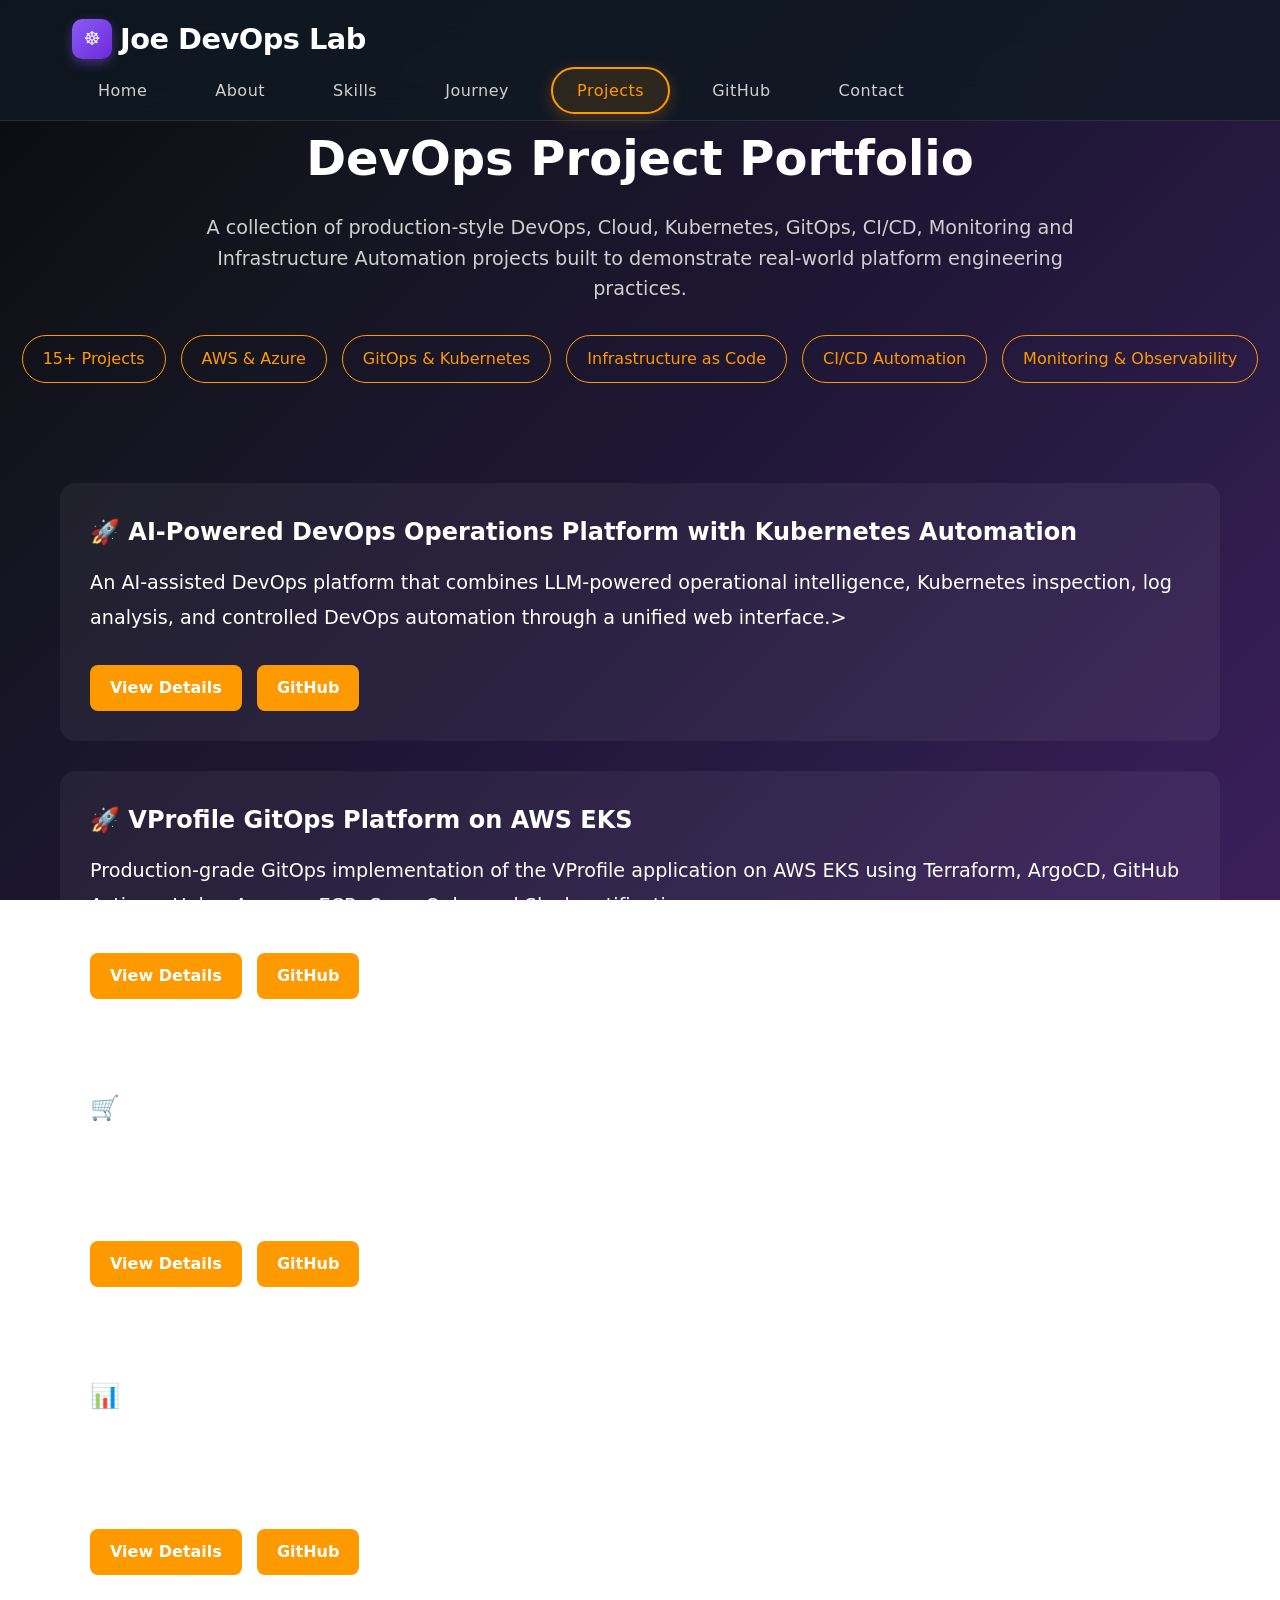
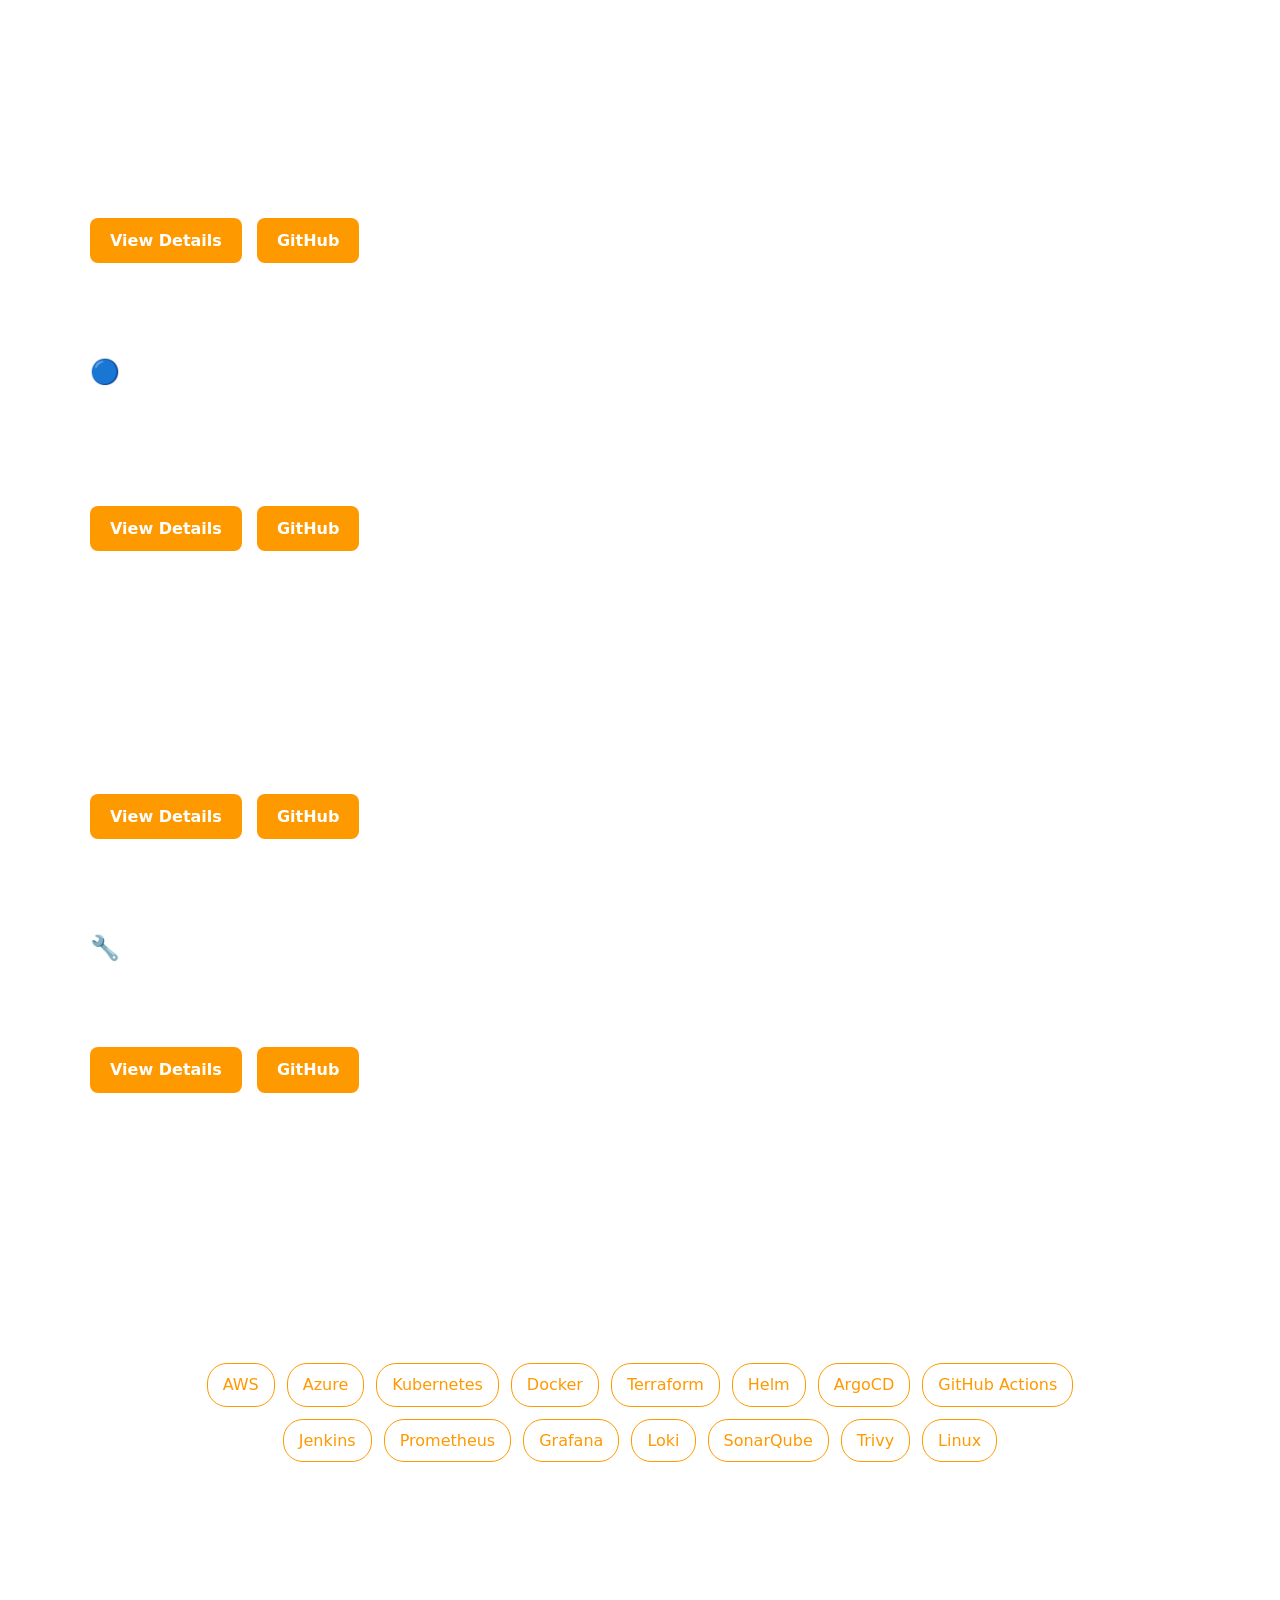
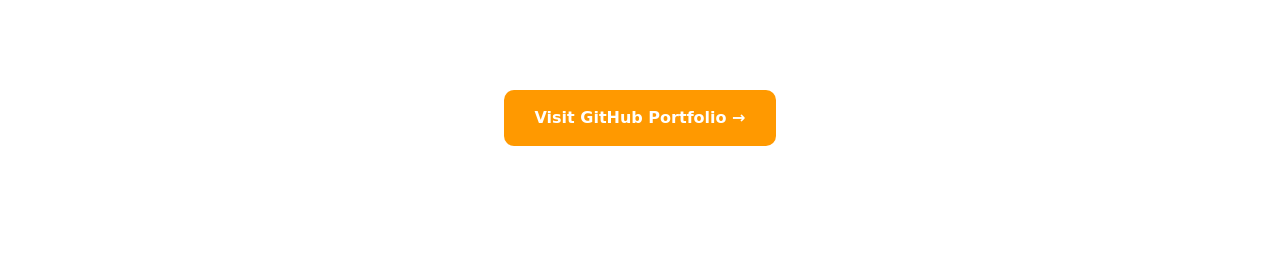
==== commit 1705ffae: "update ai devops project card in projects.html" ====
--- a/projects.html
+++ b/projects.html
@@ -5,7 +5,7 @@
     <meta name="viewport" content="width=device-width, initial-scale=1.0">
     <title>Projects | Joe DevOps Lab</title>
     <meta name="description"
-      content="Explore production-grade DevOps projects including Kubernetes, AWS, Azure, GitOps, Terraform, CI/CD, Monitoring and Cloud Automation implementations by Joe DevOps Lab.">
+      content="Explore production-grade DevOps projects including Kubernetes, AWS, Azure, GitOps, Terraform, CI/CD, Monitoring and Cloud Automation implementations.">
     <meta name="keywords"
       content="DevOps, AWS, Azure, Kubernetes, Terraform, GitOps, ArgoCD, GitHub Actions, Prometheus, Grafana, Cloud Engineering, Platform Engineering">
     <meta name="author"
@@ -14,6 +14,15 @@
       content="index, follow">
 
     <link rel="stylesheet" href="tooplate-titan-style.css">
+    <!-- Google tag (gtag.js) -->
+    <script async src="https://www.googletagmanager.com/gtag/js?id=G-9C611972PB"></script>
+    <script>
+      window.dataLayer = window.dataLayer || [];
+      function gtag(){dataLayer.push(arguments);}
+      gtag('js', new Date());
+
+      gtag('config', 'G-9C611972PB');
+    </script>
 
     <style>
         .home-btn {
@@ -198,6 +207,23 @@
 </section>
 
 <section class="projects-container">
+
+    <div class="project-card">
+        <h2>🚀 AI-Powered DevOps Operations Platform with Kubernetes Automation</h2>
+        <p>
+            An AI-assisted DevOps platform that combines LLM-powered operational intelligence, Kubernetes inspection, log analysis, and controlled DevOps automation through a unified web interface.>
+        </p>
+        <div class="project-buttons">
+            <a href="projects/ai-devops-platform.html">
+                View Details
+            </a>
+            <a href="https://github.com/josephmj0303/ai-devops-platform"
+                target="_blank">
+                GitHub
+            </a>
+        </div>
+    </div>
+
 
     <div class="project-card">
         <h2>🚀 VProfile GitOps Platform on AWS EKS</h2>
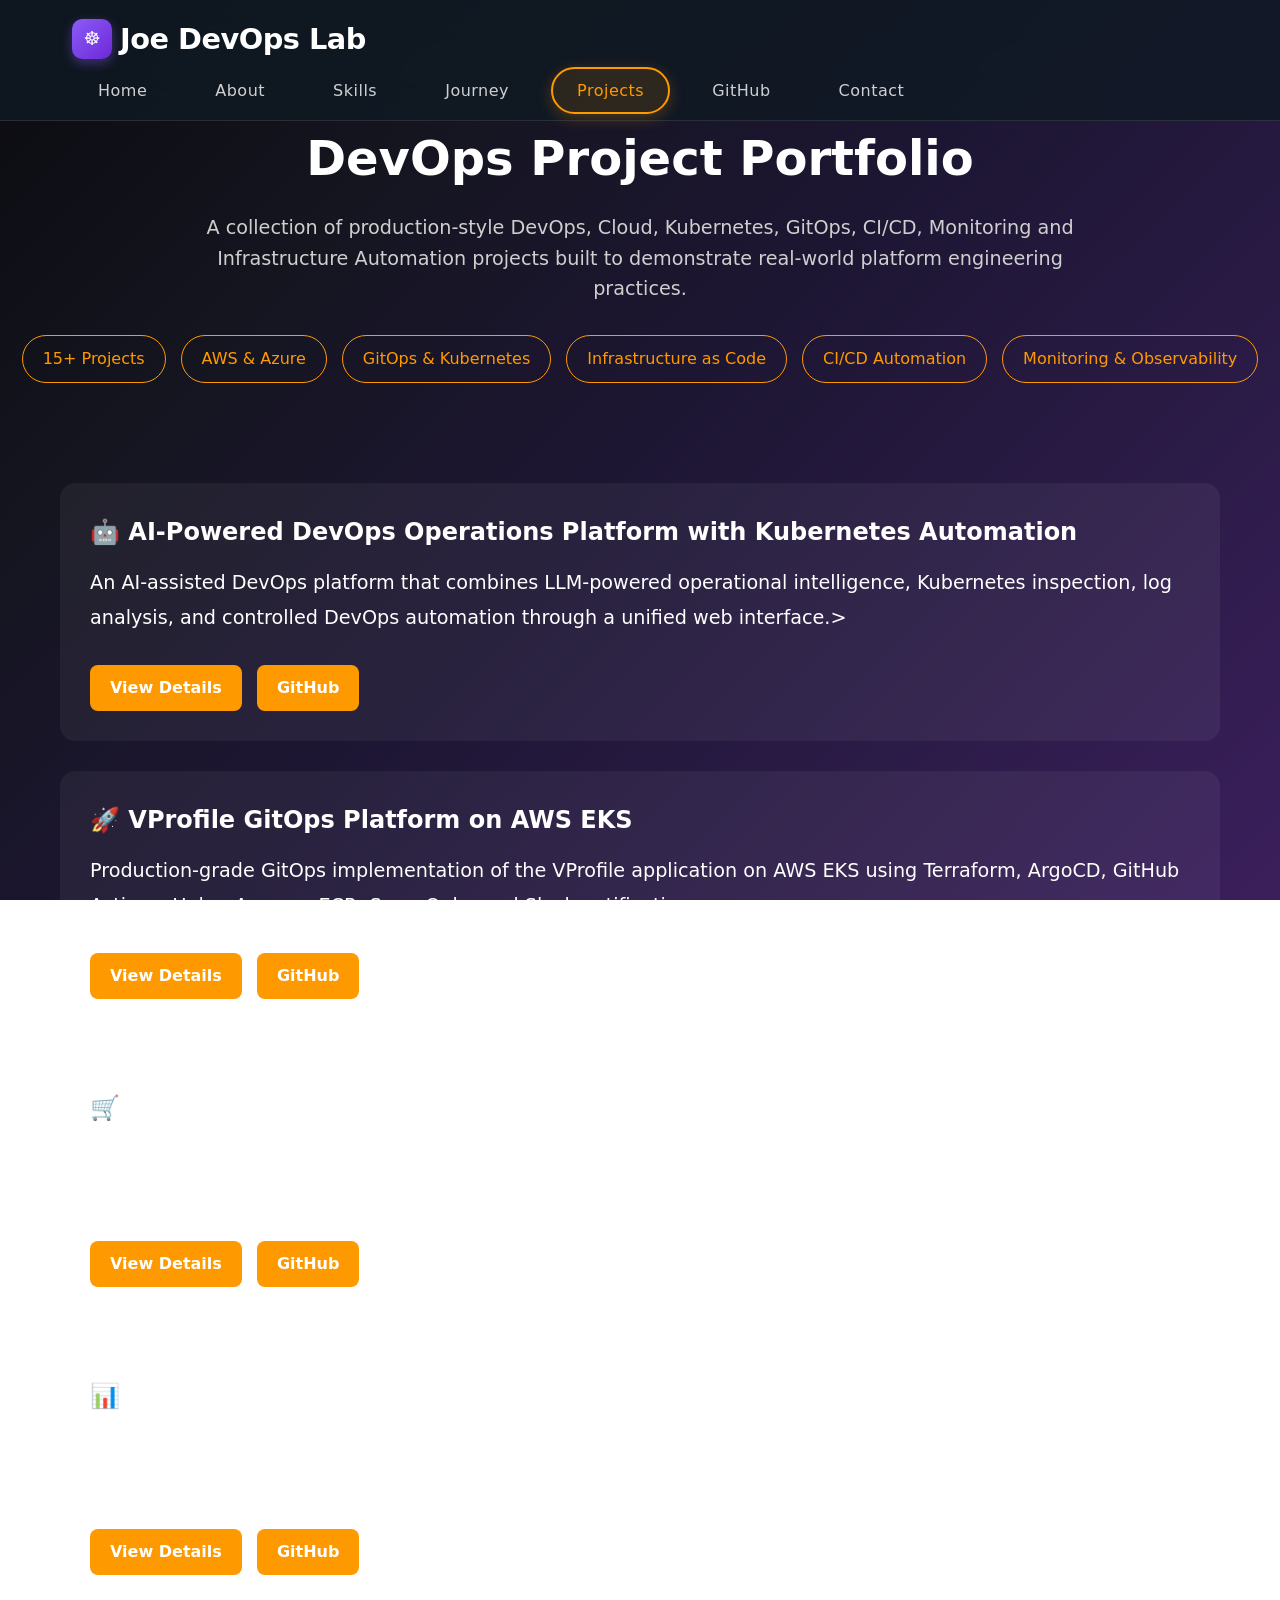
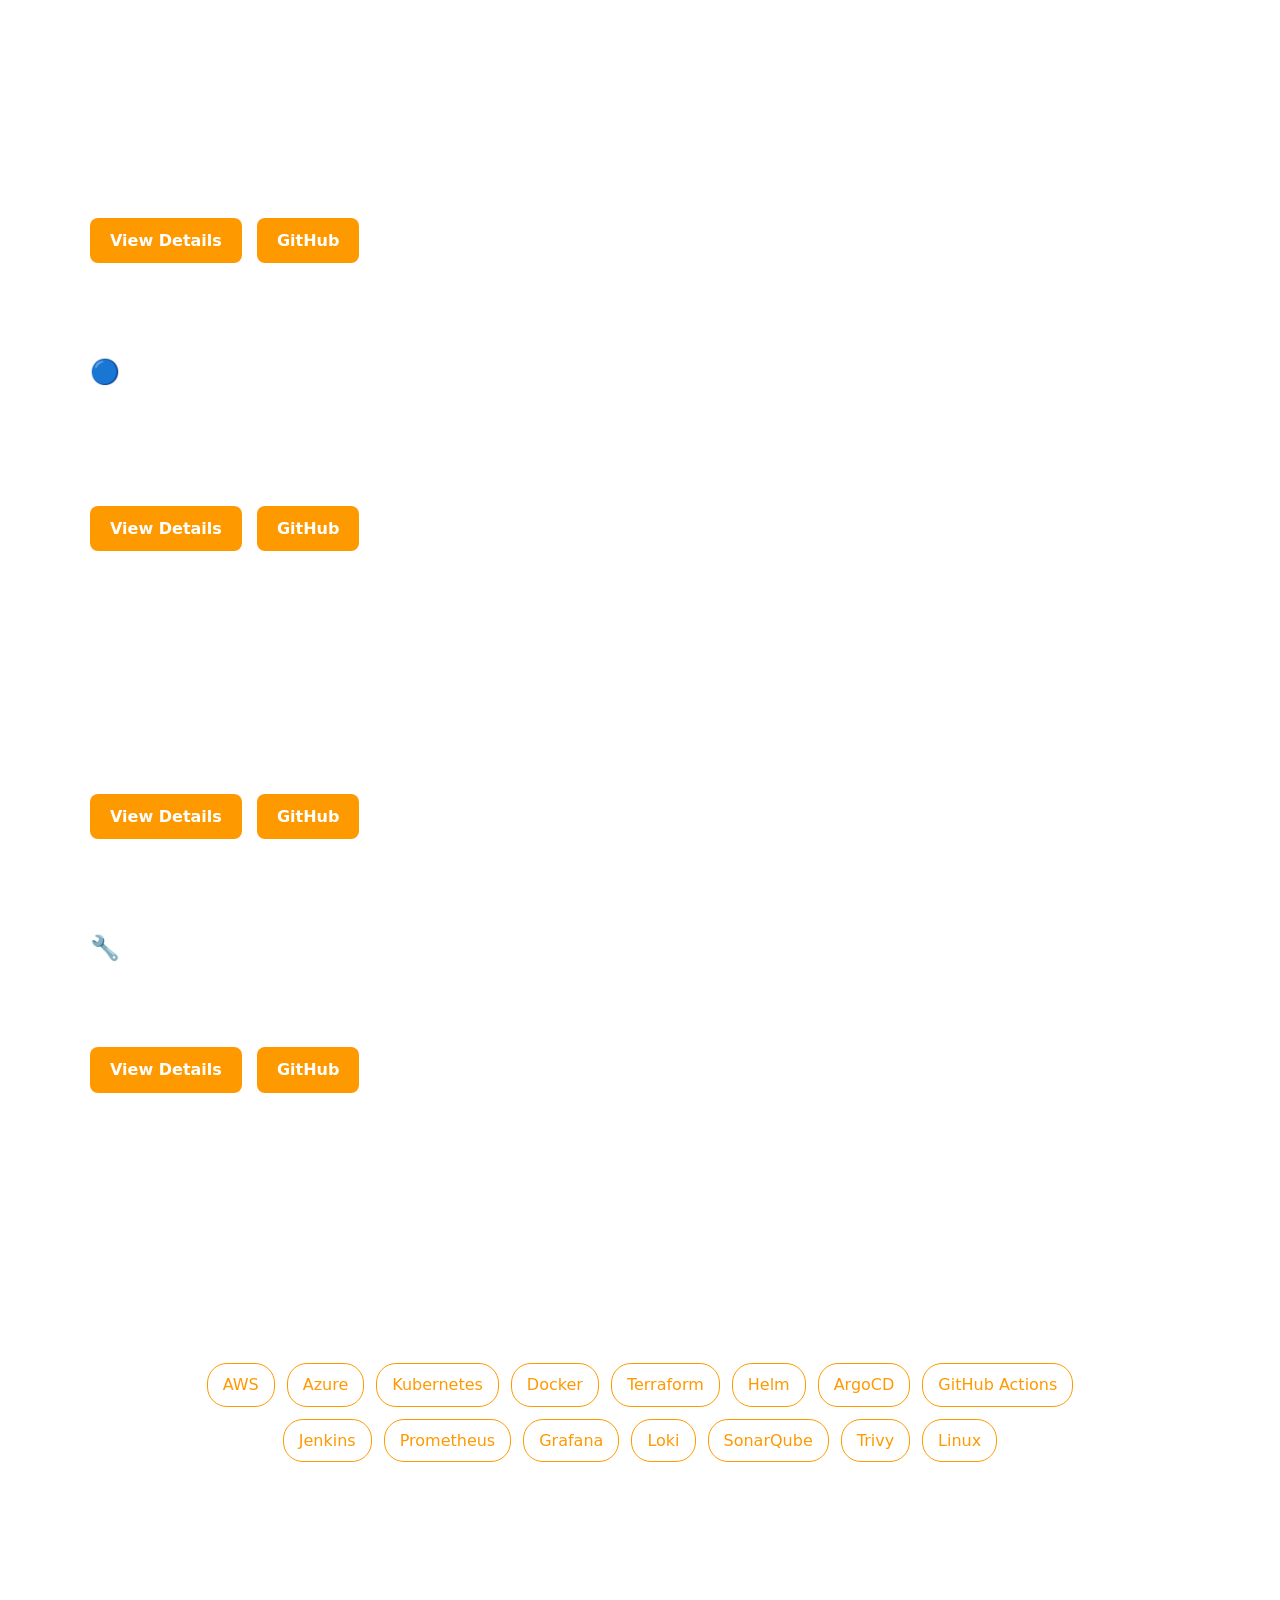
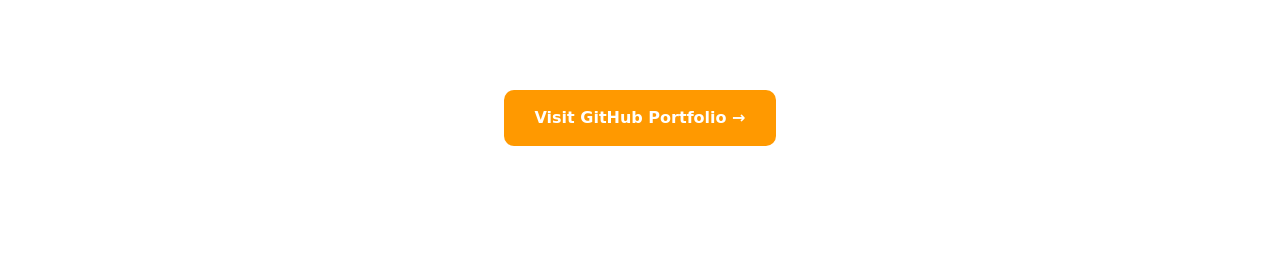
==== commit de87c061: "update projects.html" ====
--- a/projects.html
+++ b/projects.html
@@ -209,7 +209,7 @@
 <section class="projects-container">
 
     <div class="project-card">
-        <h2>🚀 AI-Powered DevOps Operations Platform with Kubernetes Automation</h2>
+        <h2>🤖 AI-Powered DevOps Operations Platform with Kubernetes Automation</h2>
         <p>
             An AI-assisted DevOps platform that combines LLM-powered operational intelligence, Kubernetes inspection, log analysis, and controlled DevOps automation through a unified web interface.>
         </p>
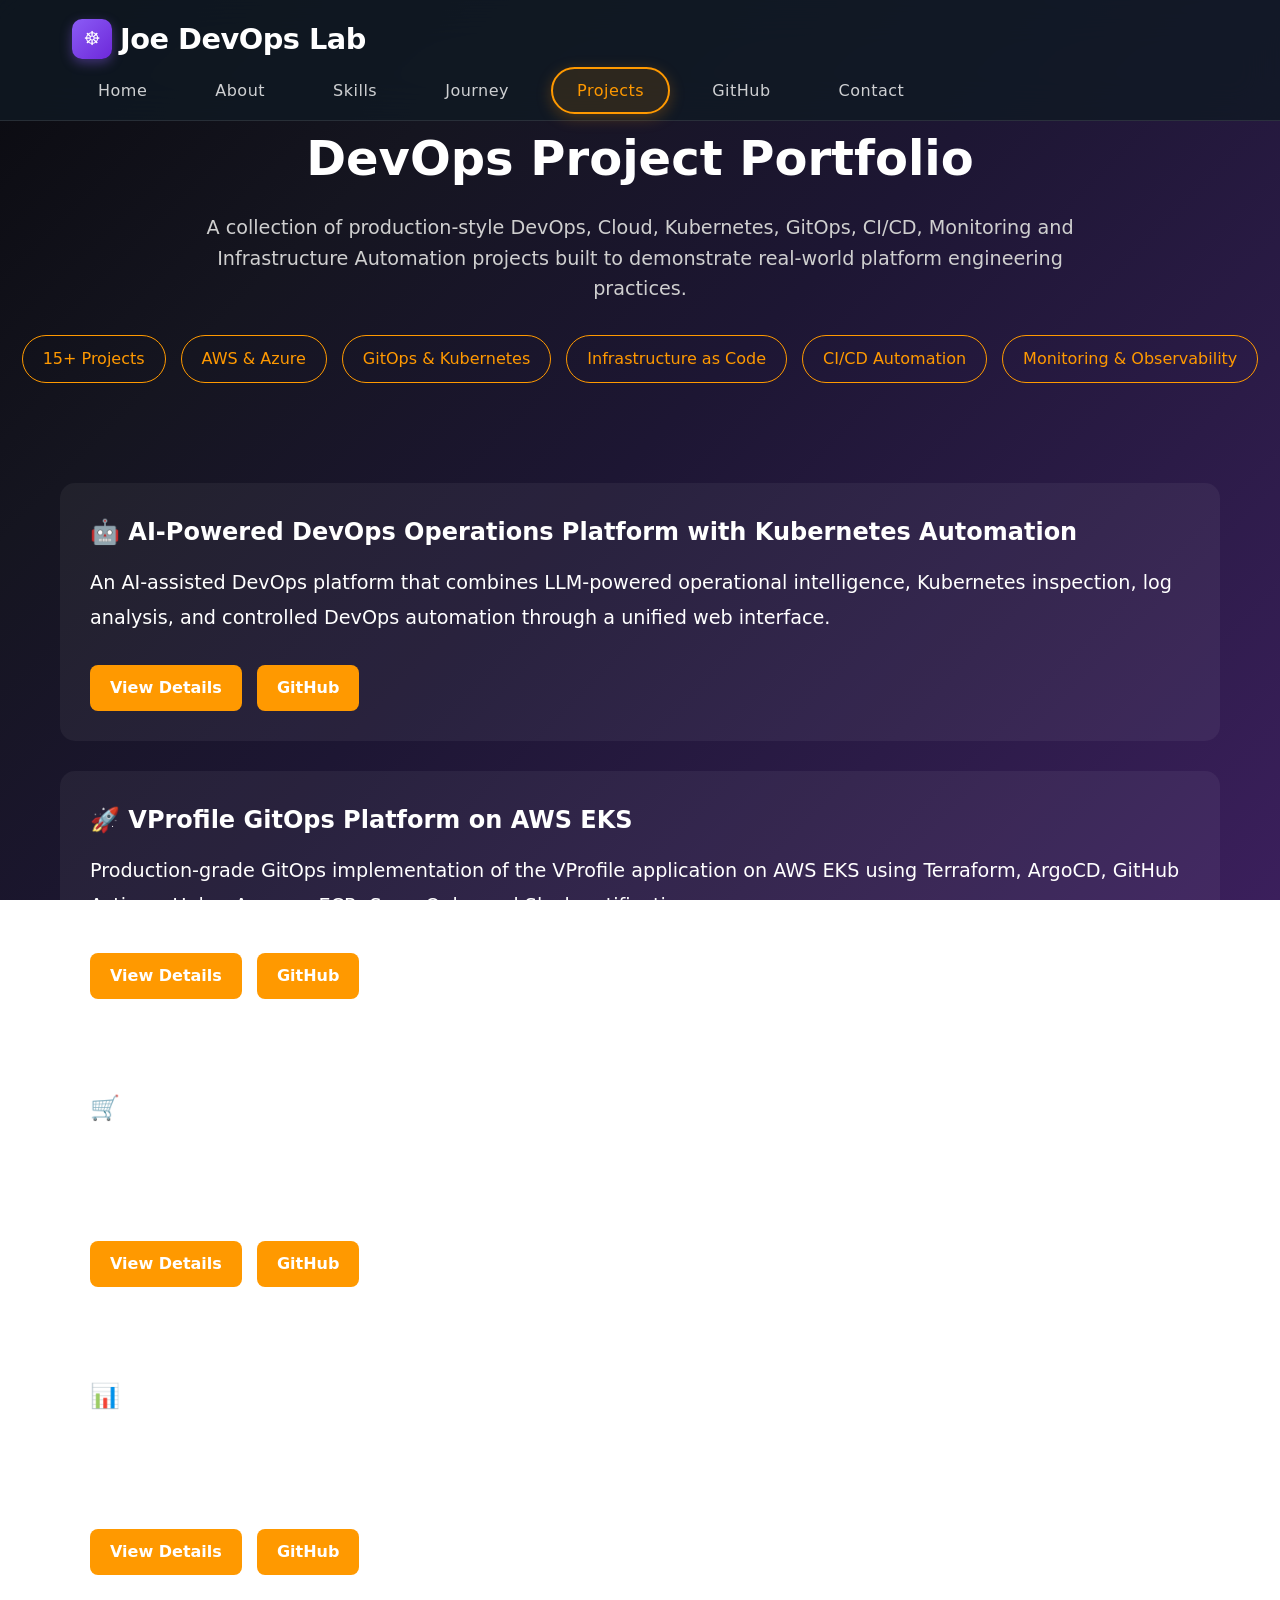
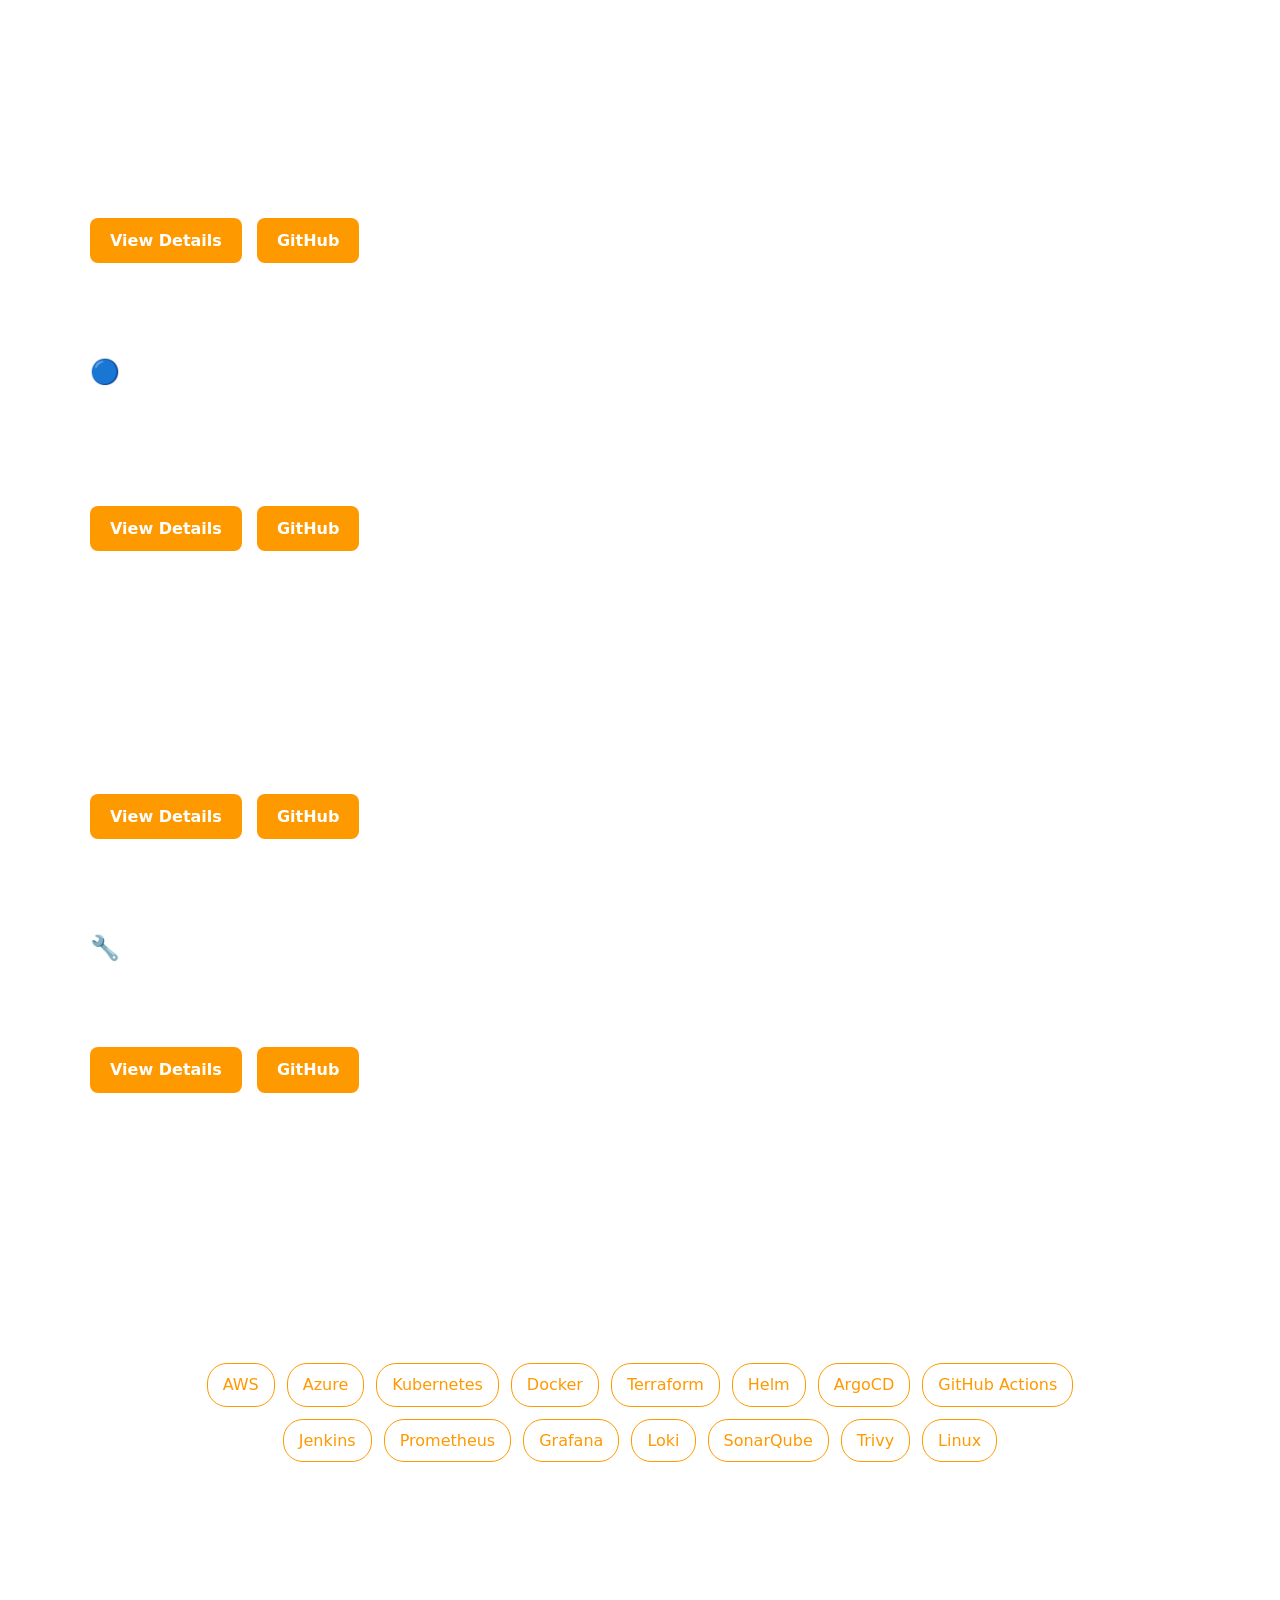
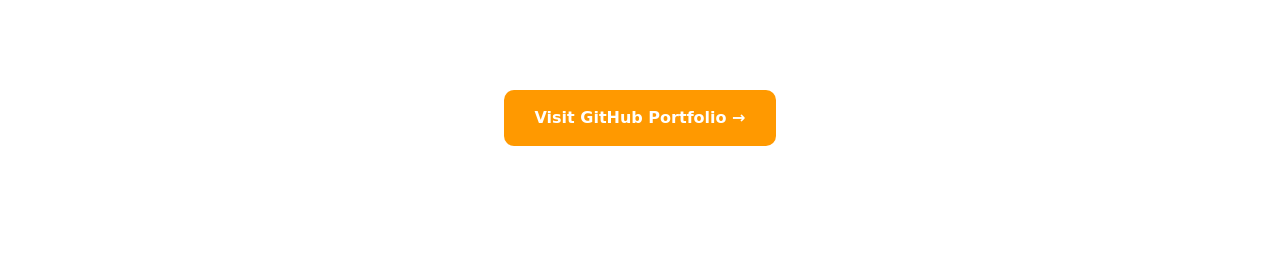
==== commit 0c755ab2: "update projects.html" ====
--- a/projects.html
+++ b/projects.html
@@ -211,7 +211,7 @@
     <div class="project-card">
         <h2>🤖 AI-Powered DevOps Operations Platform with Kubernetes Automation</h2>
         <p>
-            An AI-assisted DevOps platform that combines LLM-powered operational intelligence, Kubernetes inspection, log analysis, and controlled DevOps automation through a unified web interface.>
+            An AI-assisted DevOps platform that combines LLM-powered operational intelligence, Kubernetes inspection, log analysis, and controlled DevOps automation through a unified web interface.
         </p>
         <div class="project-buttons">
             <a href="projects/ai-devops-platform.html">
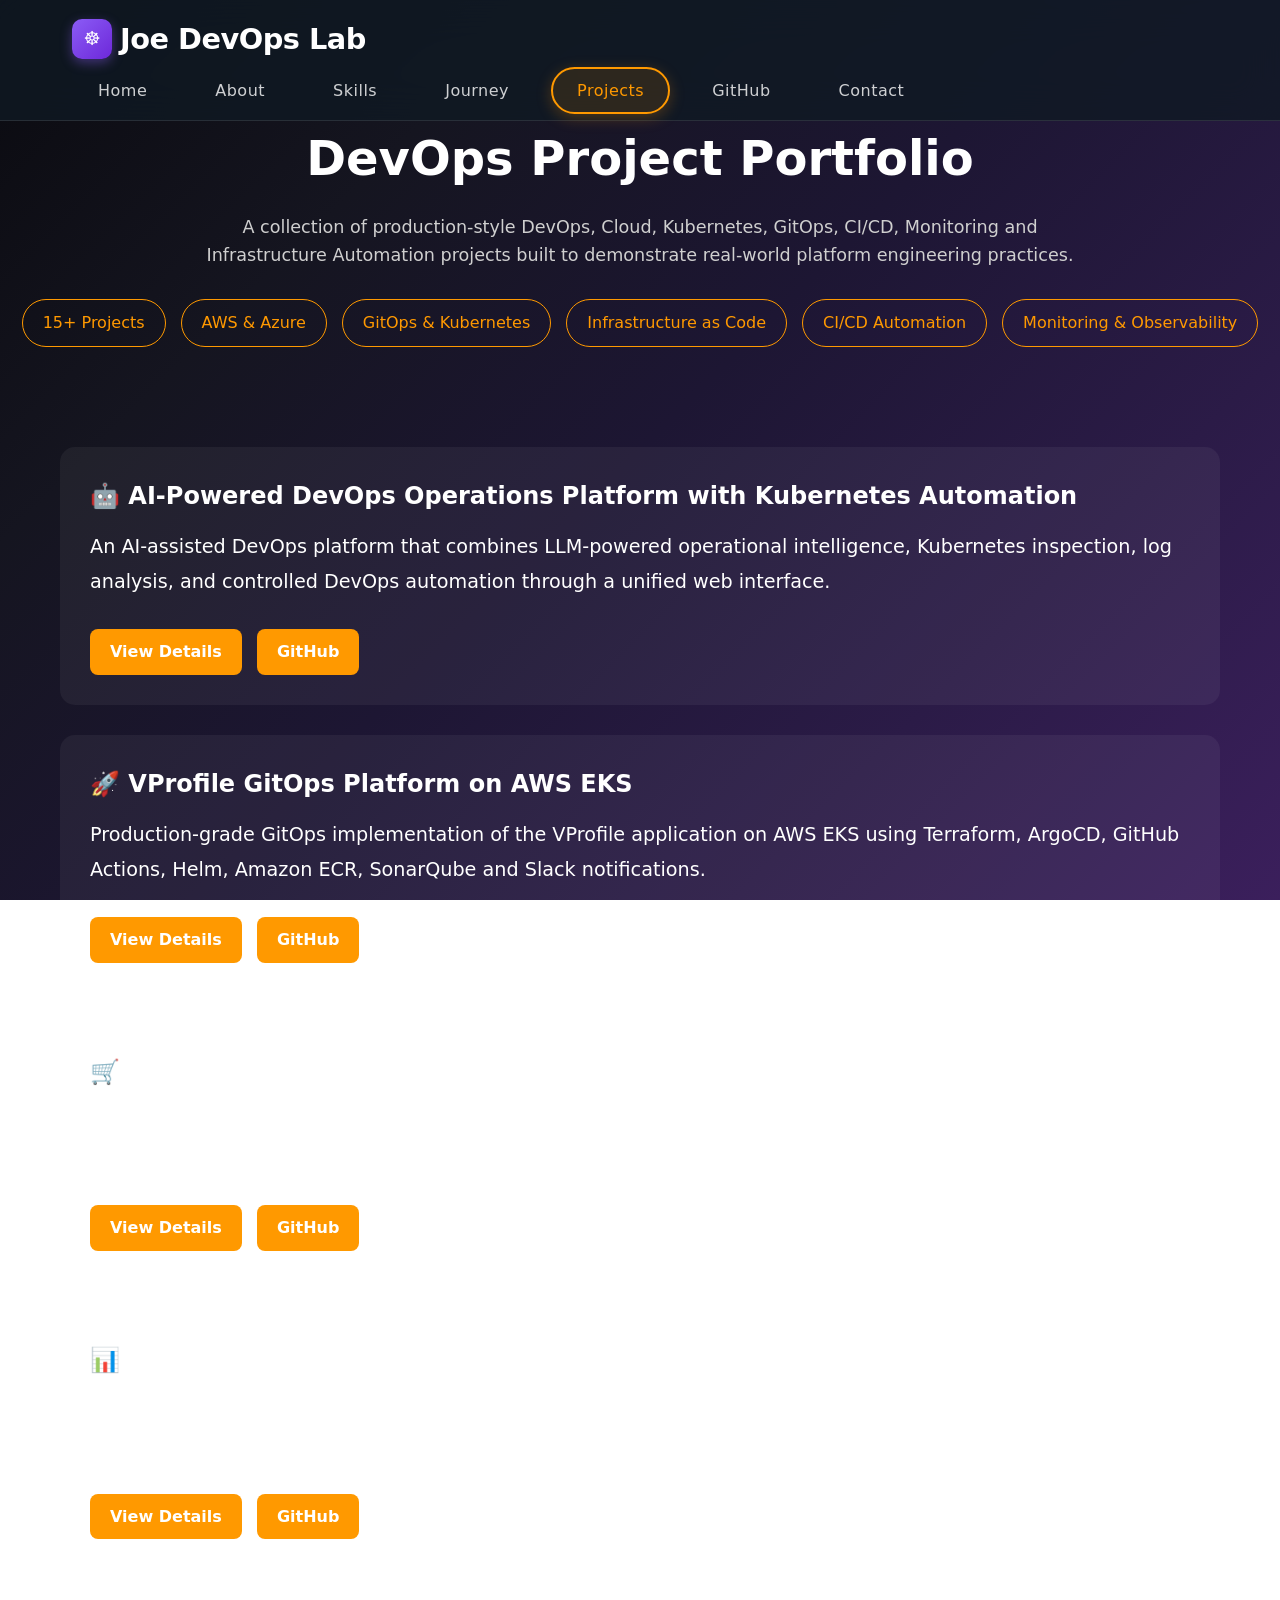
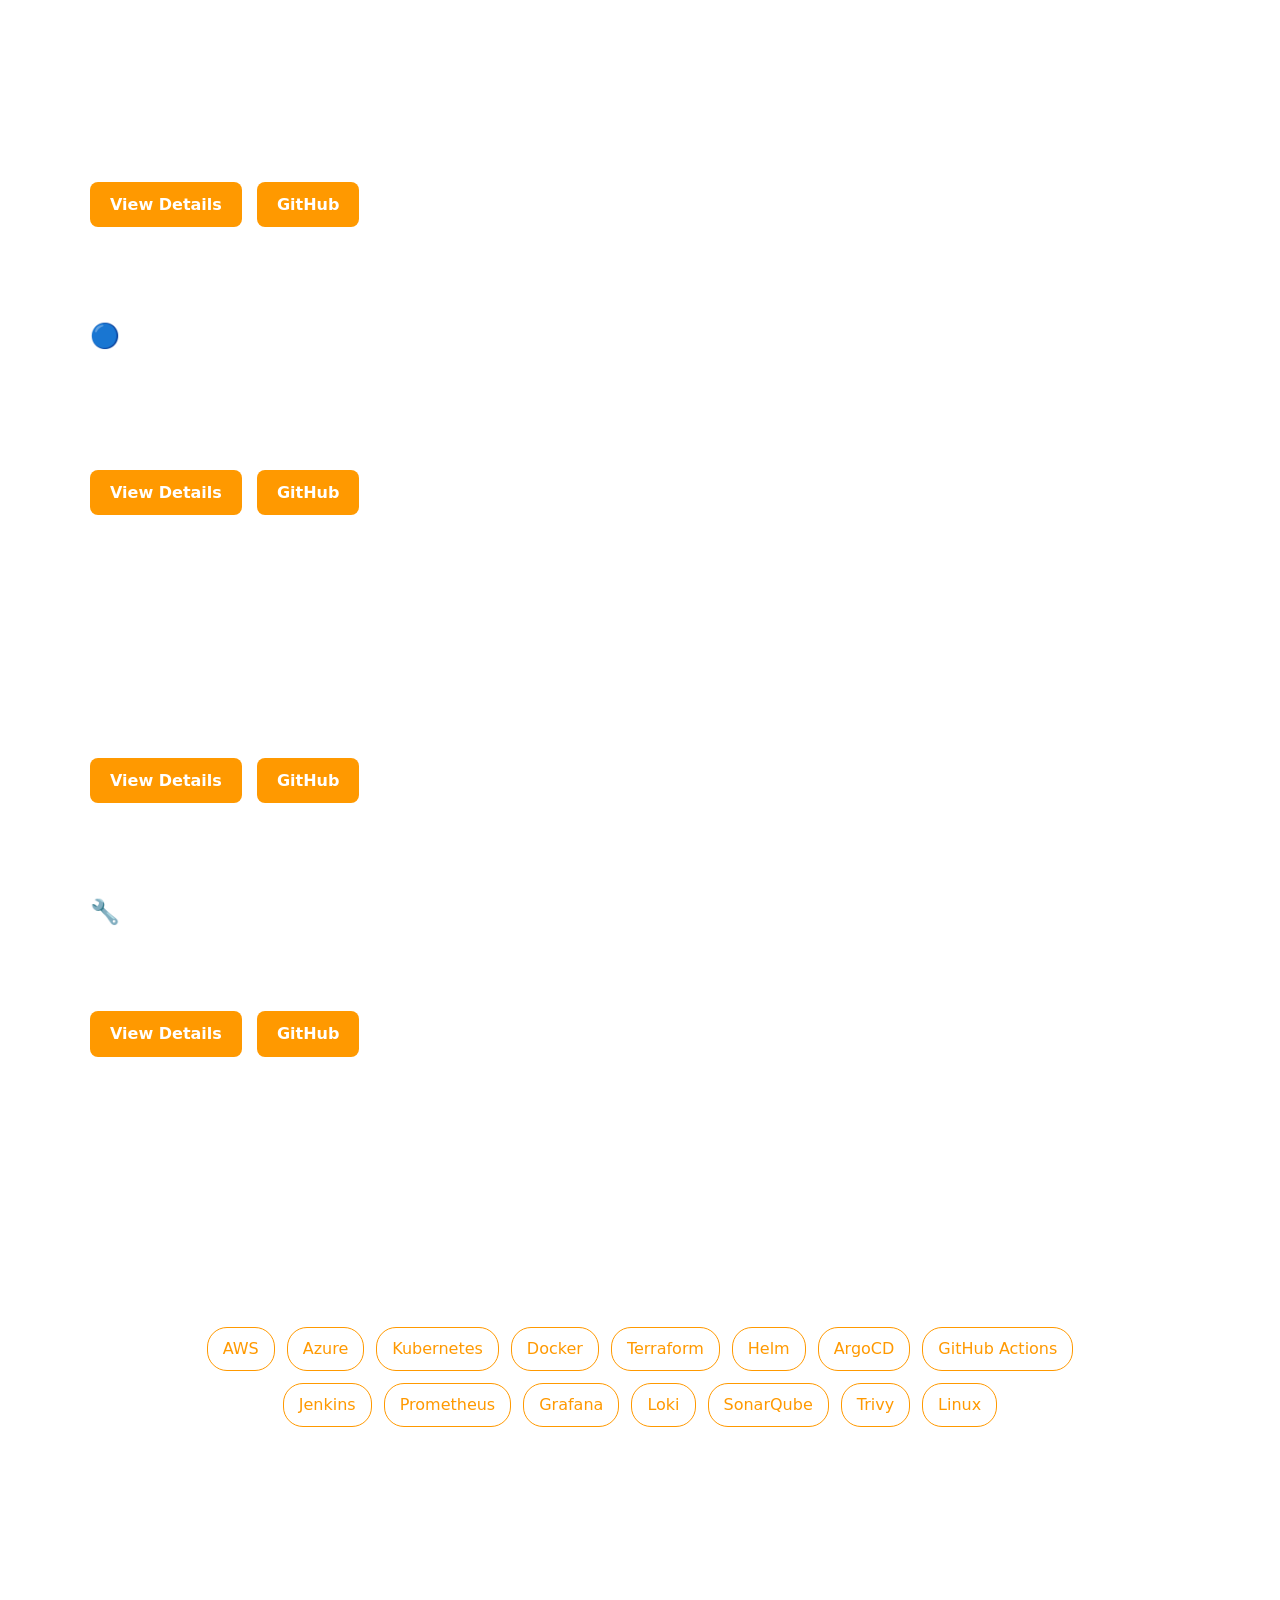
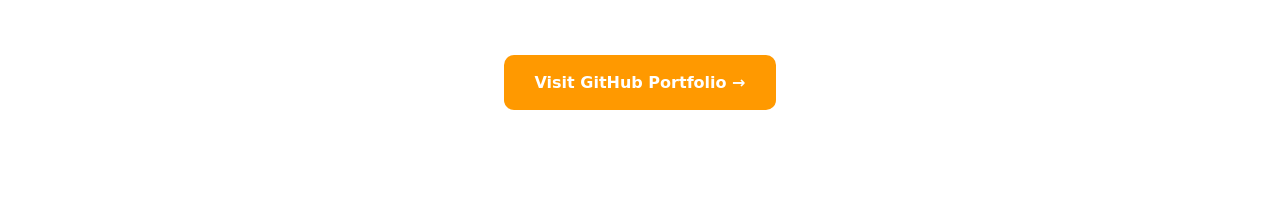
==== commit d42cfd0e: "change project card font size" ====
--- a/projects.html
+++ b/projects.html
@@ -52,7 +52,7 @@
         .projects-hero p {
             max-width: 900px;
             margin: auto;
-            font-size: 1.2rem;
+            font-size: 1.1rem;
             color: #cfcfcf;
         }
 
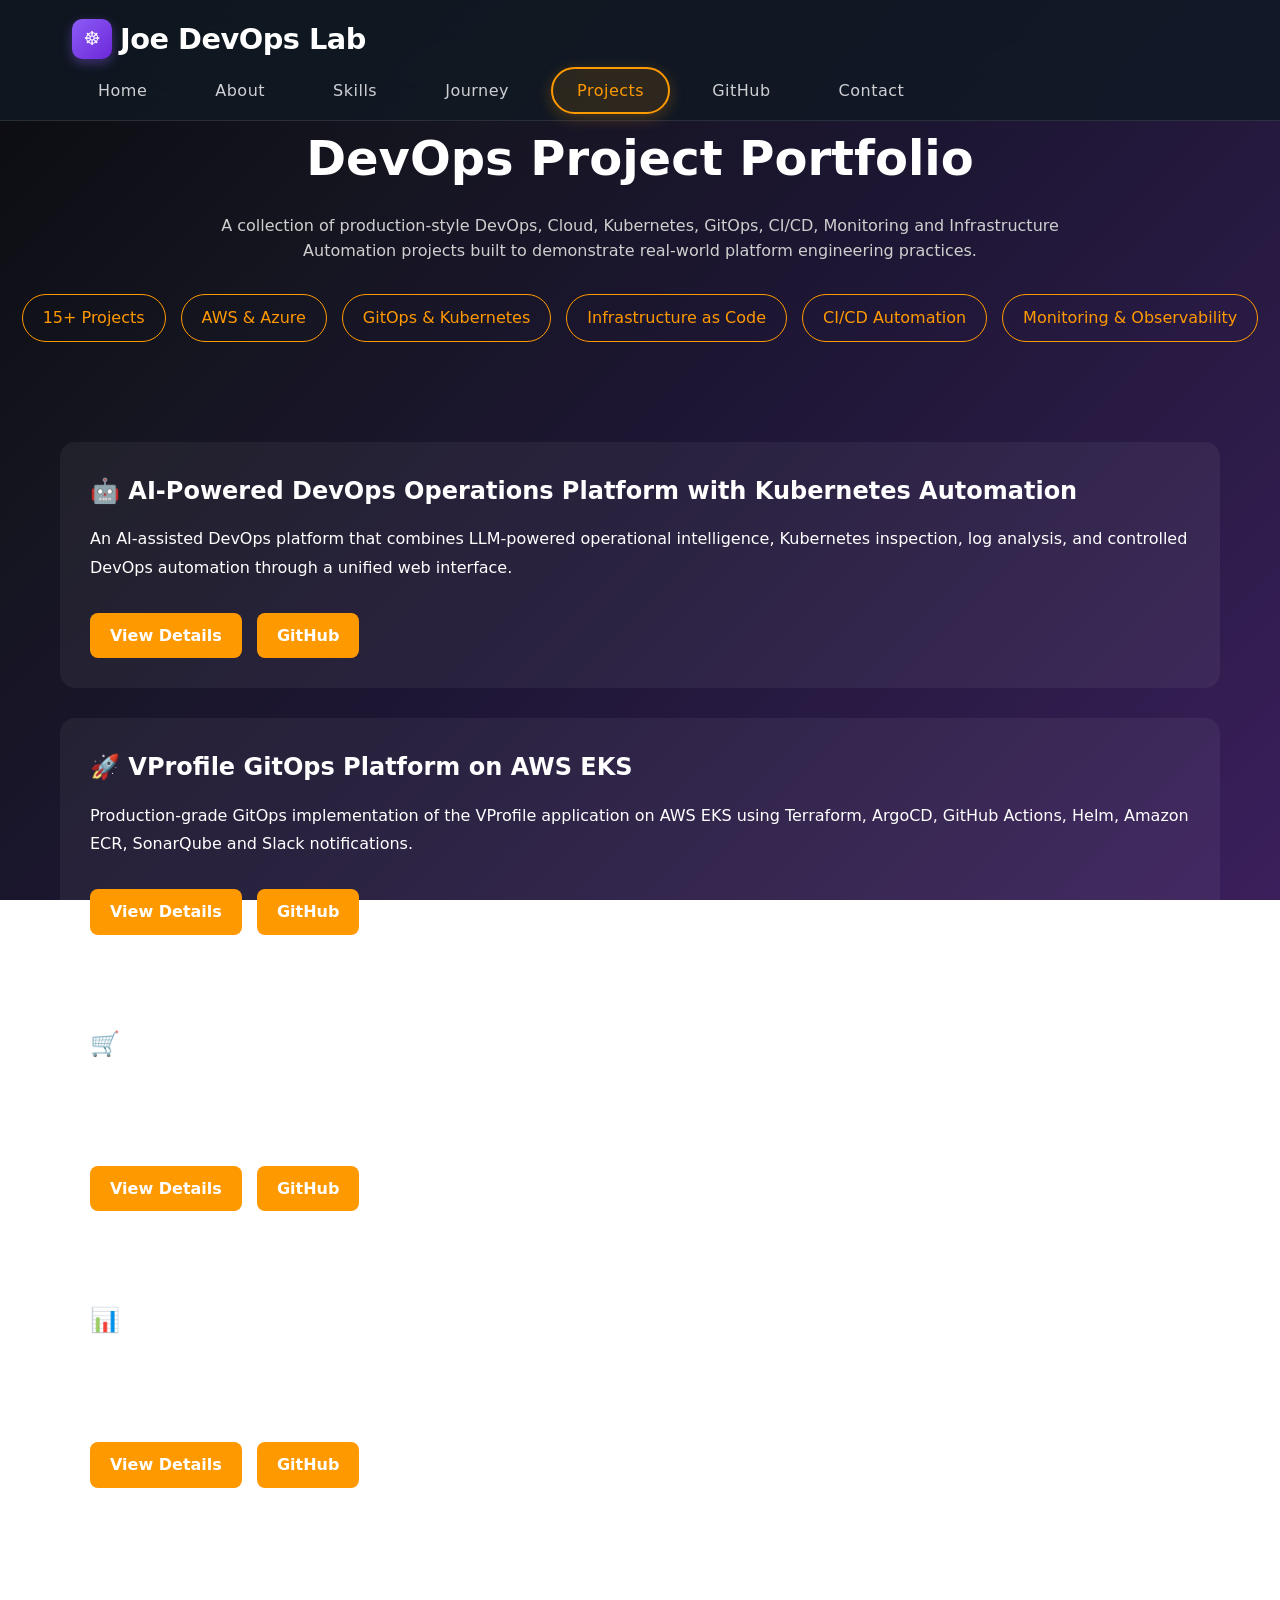
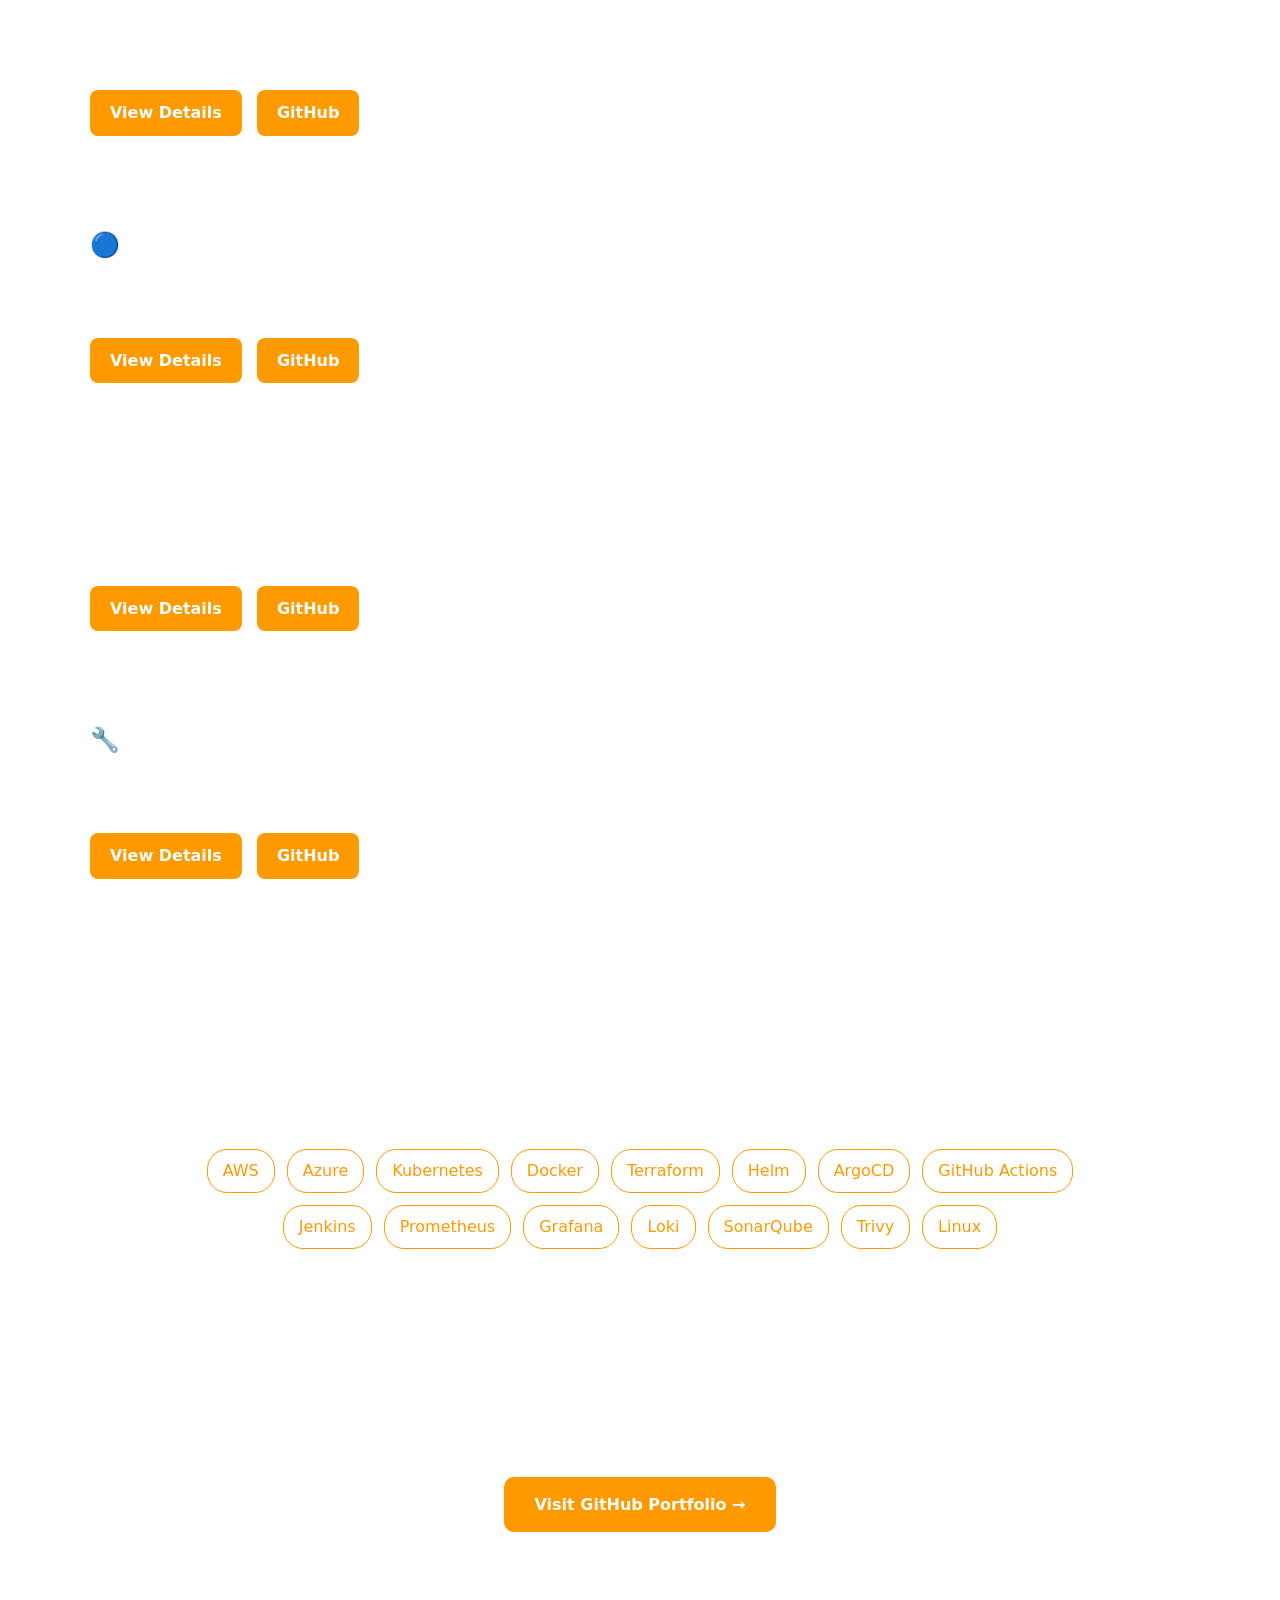
==== commit e7aefbc8: "change project card font size" ====
--- a/projects.html
+++ b/projects.html
@@ -52,7 +52,7 @@
         .projects-hero p {
             max-width: 900px;
             margin: auto;
-            font-size: 1.1rem;
+            font-size: 1rem;
             color: #cfcfcf;
         }
 
@@ -90,7 +90,7 @@
         }
 
         .project-card p {
-            font-size: 1.2rem;
+            font-size: 1rem;
             line-height: 1.8;
         }
 
